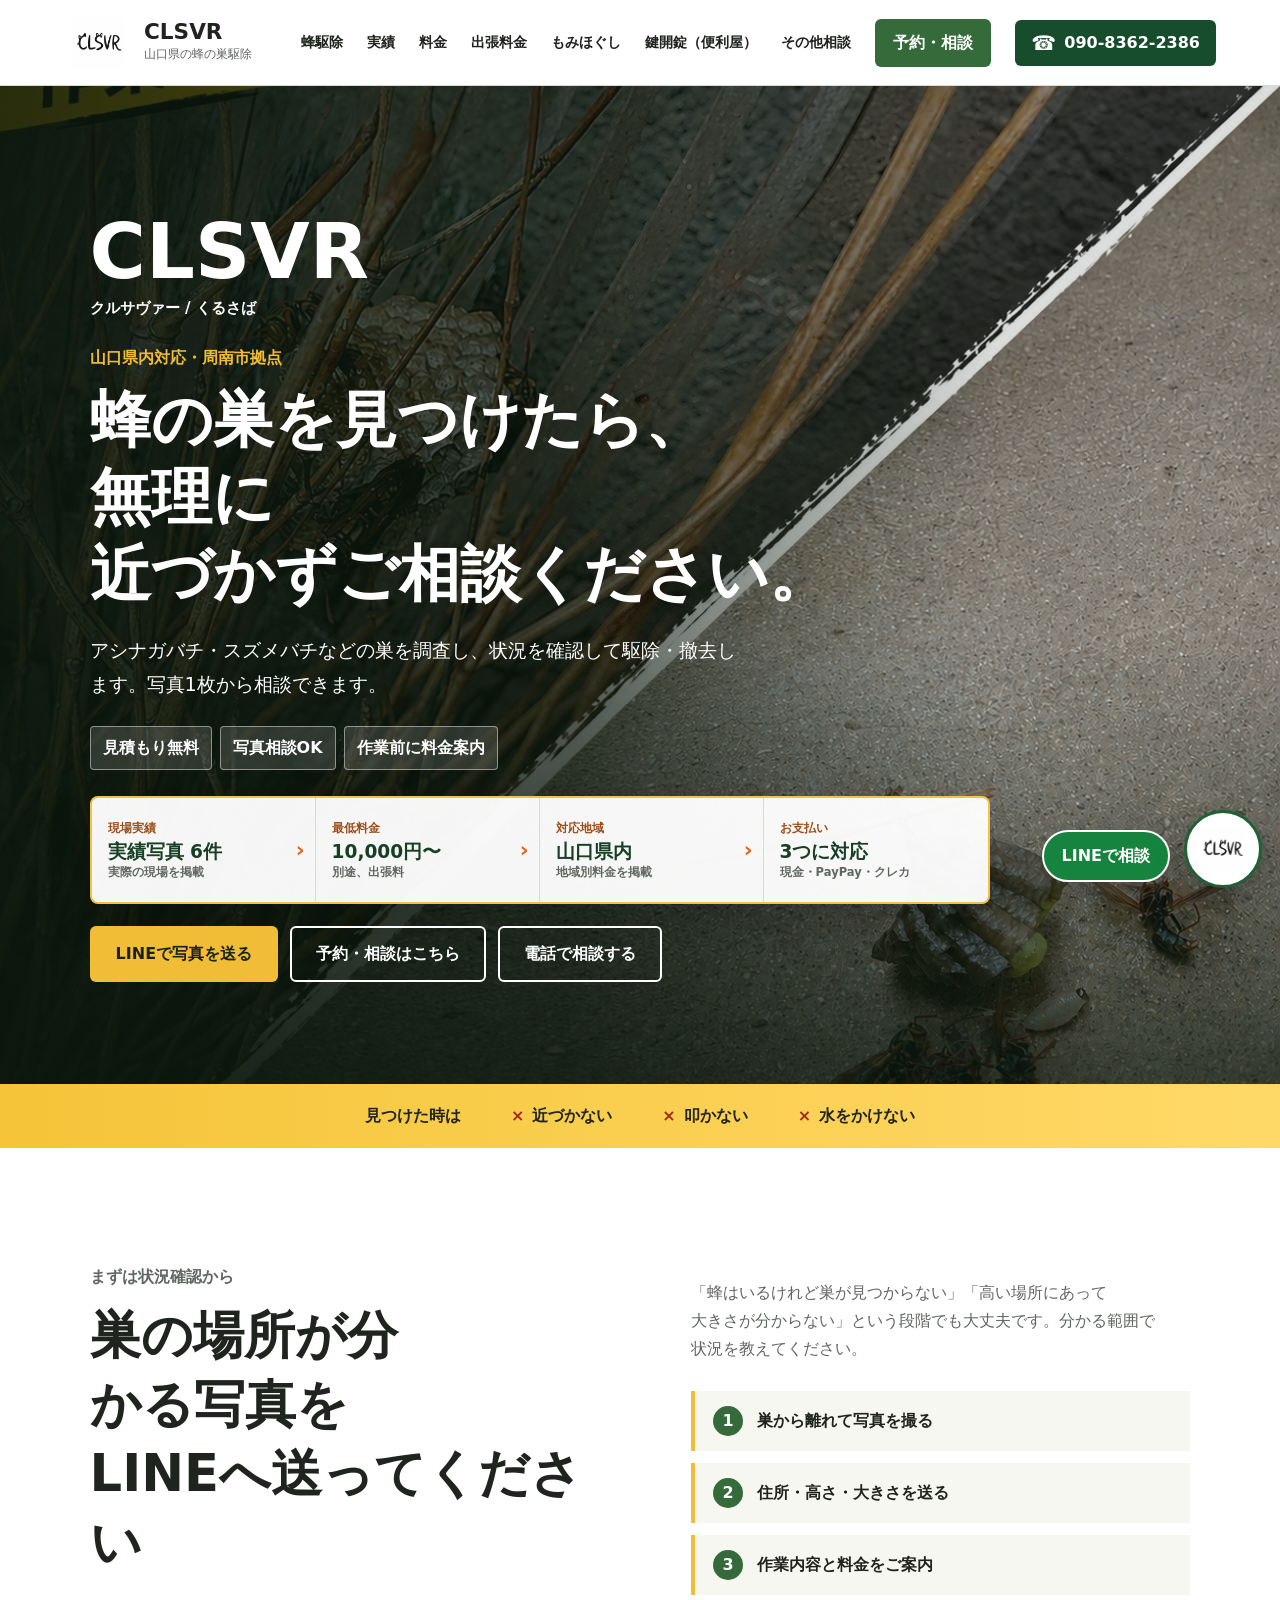
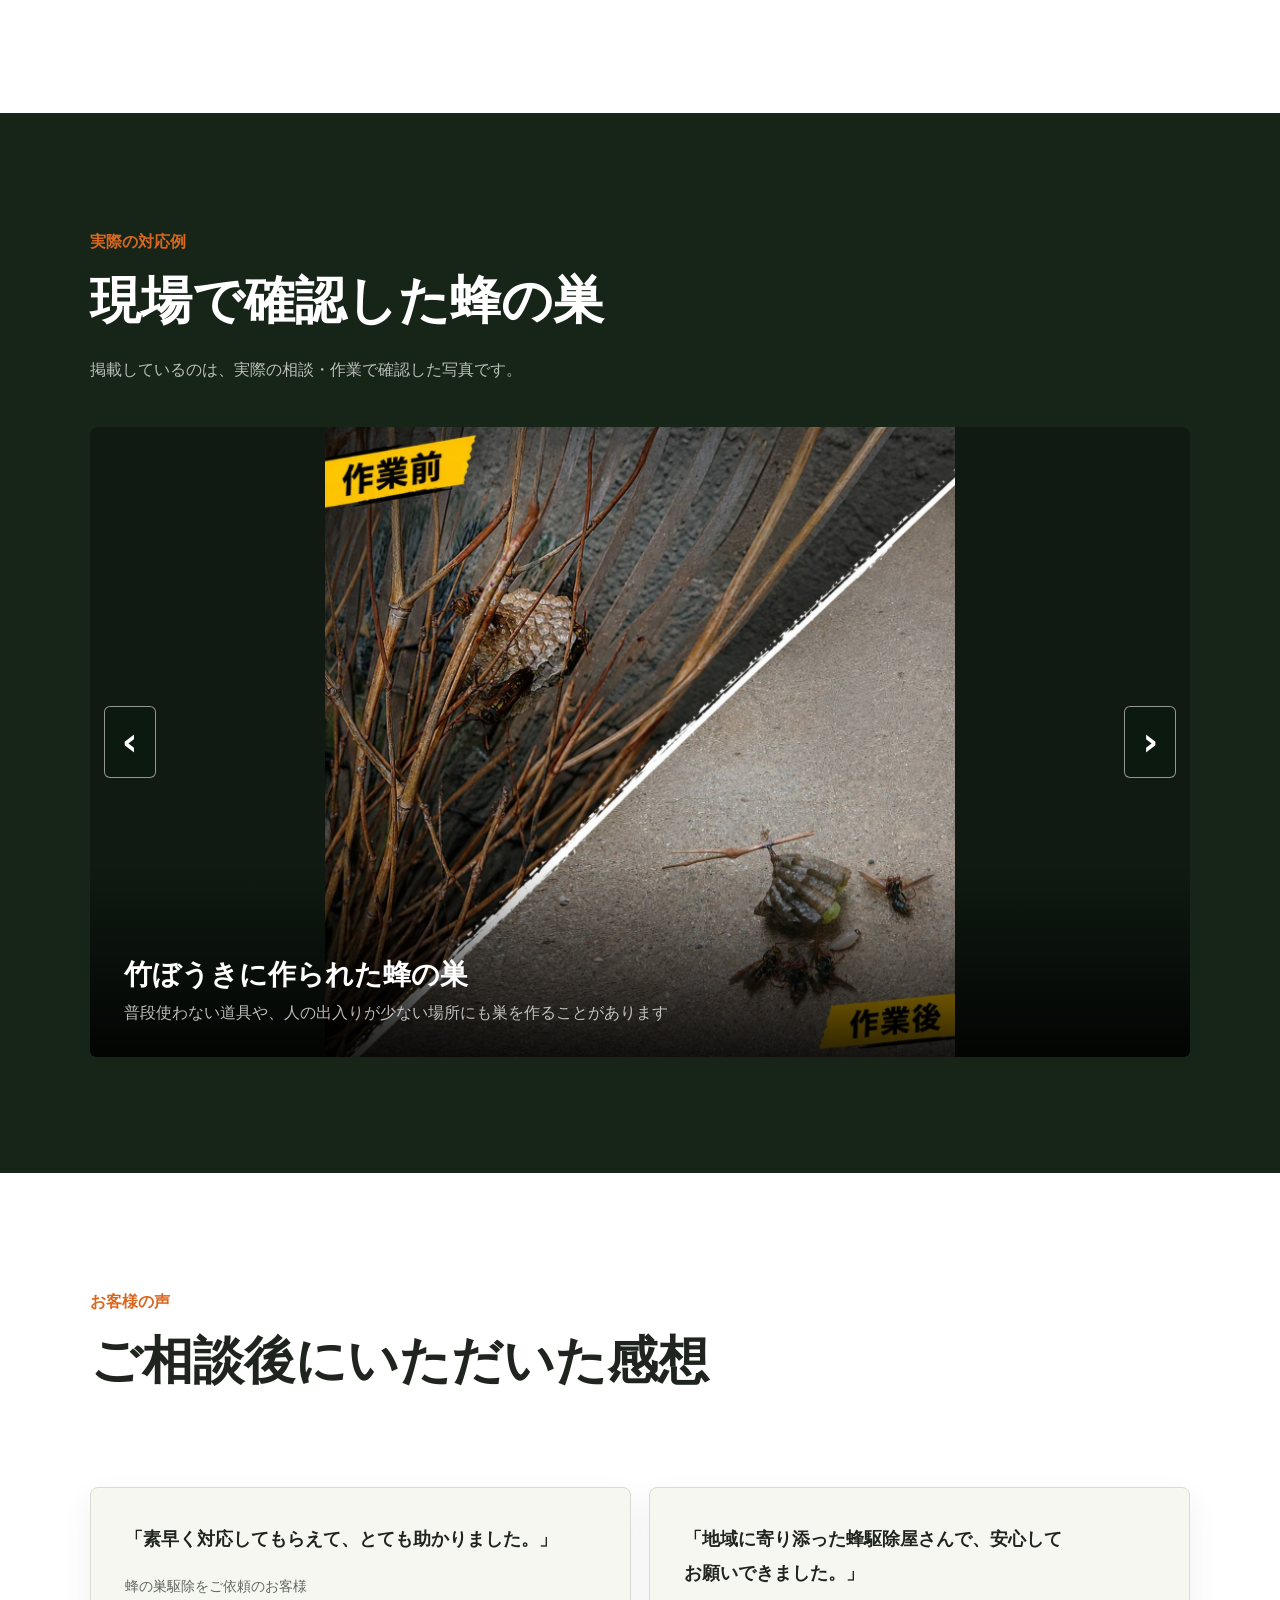
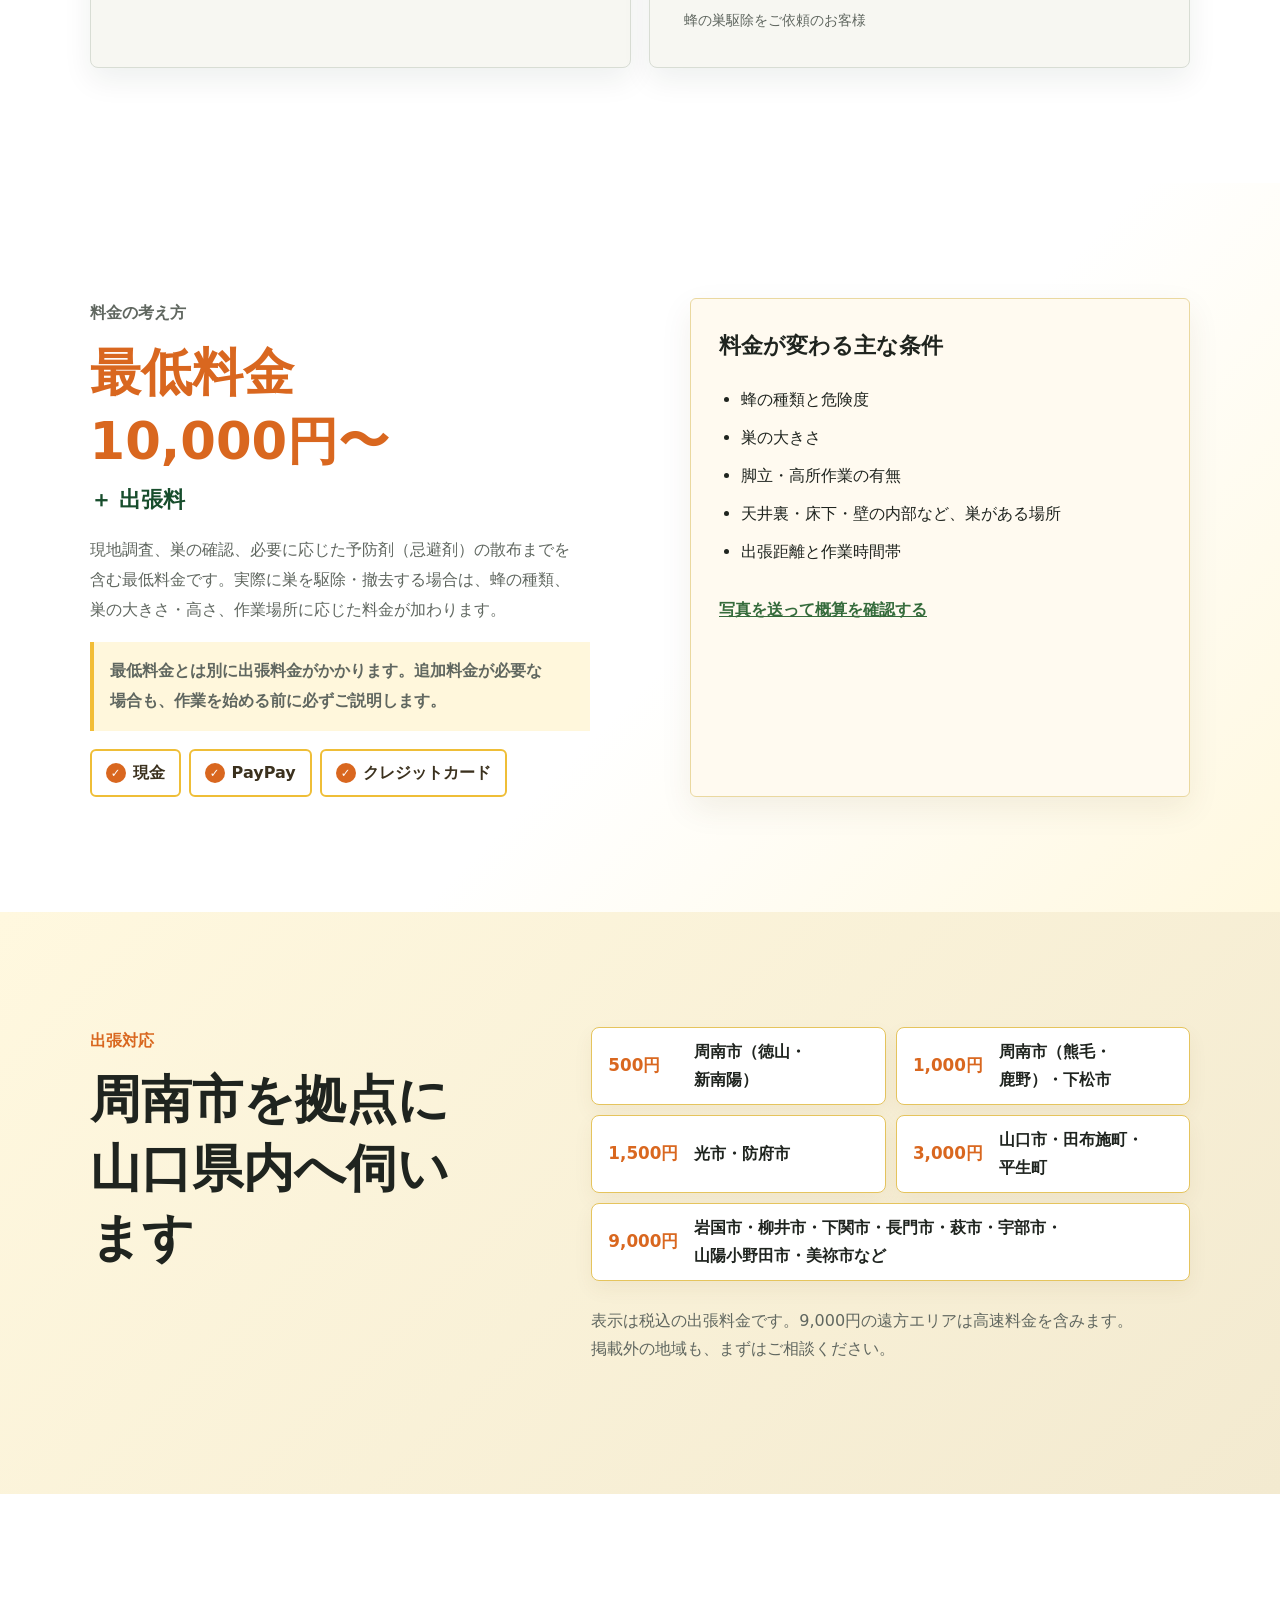
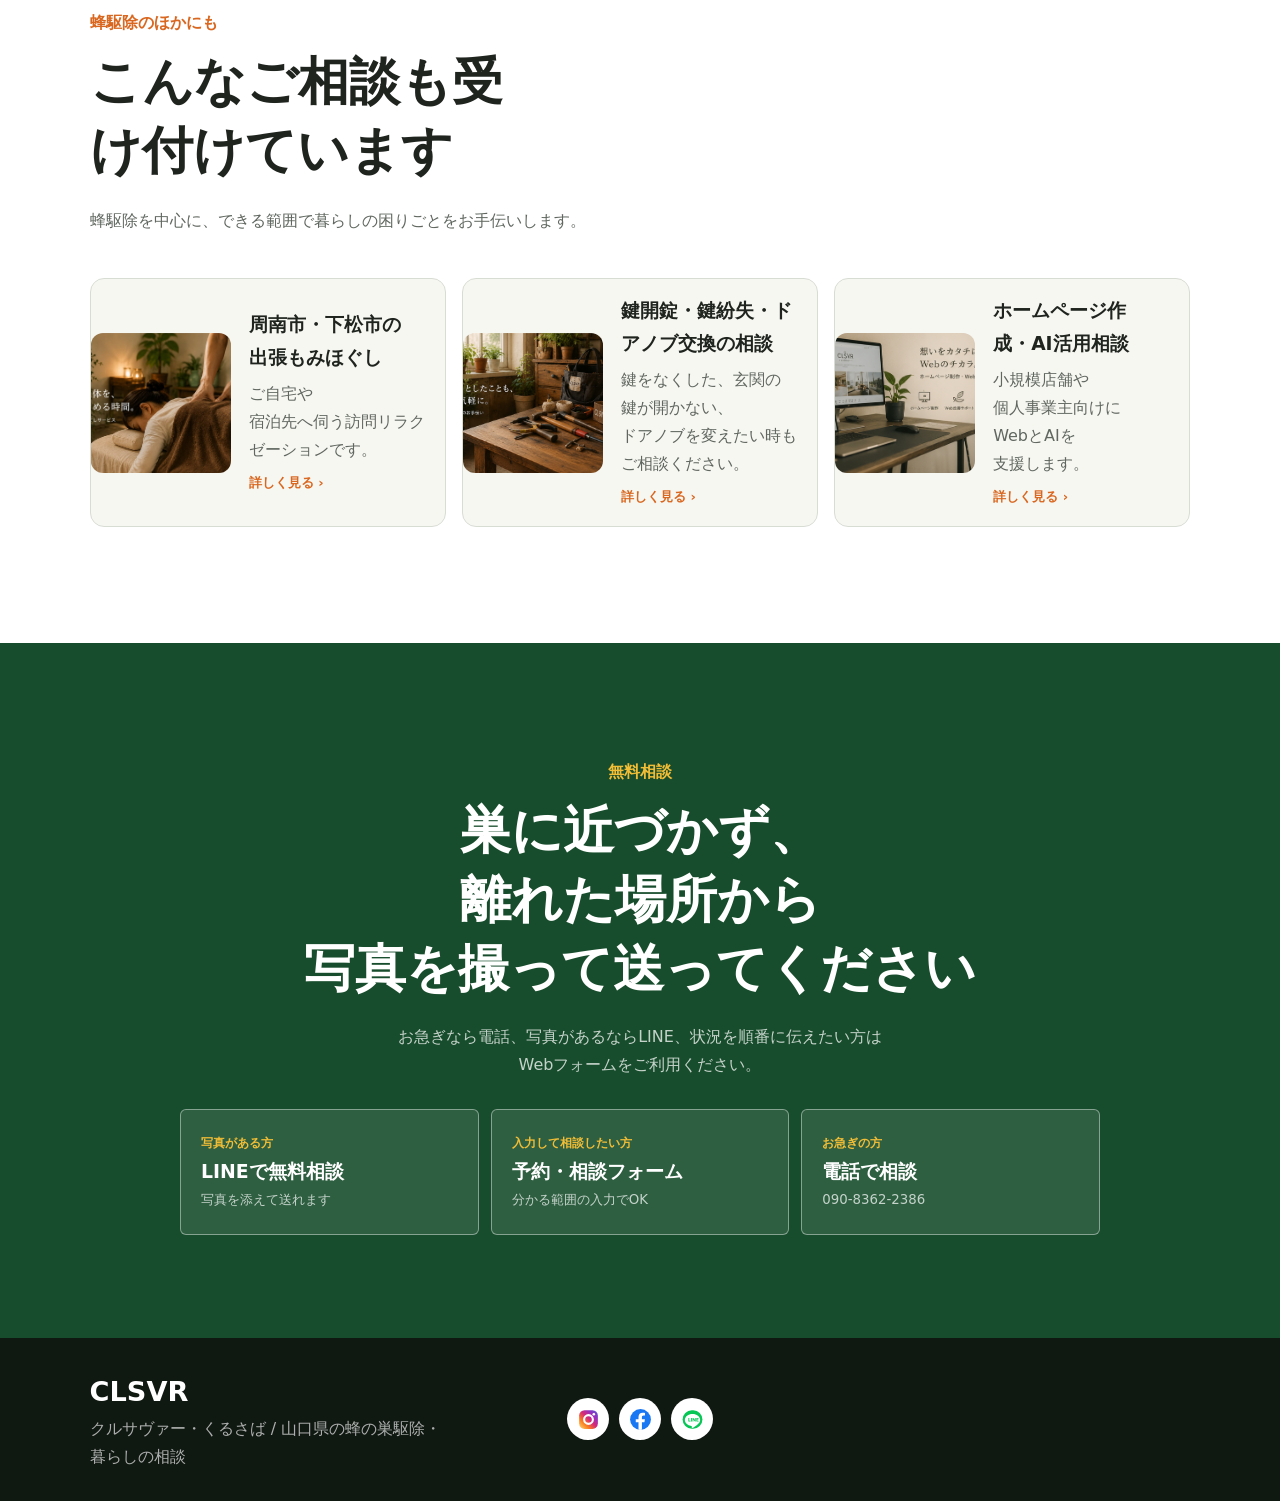
==== index.html @ 71999bf6 "Add mobile menu header" ====
<!doctype html>
<html lang="ja">
<head>
  <meta charset="utf-8">
  <meta name="viewport" content="width=device-width, initial-scale=1">
  <meta name="description" content="CLSVR（クルサヴァー・くるさば）は山口県周南市を拠点に、蜂駆除・蜂の巣の調査、駆除、撤去に出張対応します。アシナガバチ・スズメバチなど、巣の写真から無料相談できます。">
  <meta name="robots" content="index, follow">
  <link rel="canonical" href="https://clsvr-homepage.vercel.app/">
  <meta property="og:type" content="website">
  <meta property="og:locale" content="ja_JP">
  <meta property="og:site_name" content="CLSVR（クルサヴァー）">
  <meta property="og:title" content="山口県の蜂駆除・蜂の巣駆除｜CLSVR（クルサヴァー）">
  <meta property="og:description" content="周南市を拠点に山口県内へ出張。蜂の巣の調査・駆除・撤去は、巣に近づかず写真を送ってご相談ください。">
  <meta property="og:url" content="https://clsvr-homepage.vercel.app/">
  <meta property="og:image" content="https://clsvr-homepage.vercel.app/public/images/works/wasp/wasp-before-after-01.jpg">
  <meta property="og:image:alt" content="CLSVRが山口県内で対応した蜂の巣駆除の作業例">
  <meta property="og:image:width" content="1280">
  <meta property="og:image:height" content="1280">
  <meta name="twitter:card" content="summary_large_image">
  <meta name="twitter:title" content="山口県の蜂駆除・蜂の巣駆除｜CLSVR（クルサヴァー）">
  <meta name="twitter:description" content="周南市を拠点に山口県内へ出張。蜂の巣の調査・駆除・撤去は、写真から無料相談できます。">
  <meta name="twitter:image" content="https://clsvr-homepage.vercel.app/public/images/works/wasp/wasp-before-after-01.jpg">
  <meta name="twitter:image:alt" content="CLSVRが山口県内で対応した蜂の巣駆除の作業例">
  <title>CLSVR（クルサヴァー）｜山口県の蜂駆除・蜂の巣駆除</title>
  <script type="application/ld+json">
  {
    "@context": "https://schema.org",
    "@graph": [
      {
        "@type": "WebSite",
        "@id": "https://clsvr-homepage.vercel.app/#website",
        "url": "https://clsvr-homepage.vercel.app/",
        "name": "CLSVR",
        "alternateName": ["クルサヴァー", "クルサバー", "くるさば", "くるさヴァー", "clsvr-homepage.vercel.app"],
        "inLanguage": "ja"
      },
      {
        "@type": "WebPage",
        "@id": "https://clsvr-homepage.vercel.app/#webpage",
        "url": "https://clsvr-homepage.vercel.app/",
        "name": "CLSVR（クルサヴァー）｜山口県の蜂駆除・蜂の巣駆除",
        "description": "CLSVR（クルサヴァー・くるさば）は山口県周南市を拠点に、蜂駆除・蜂の巣の調査、駆除、撤去に出張対応するサービスです。",
        "isPartOf": {"@id": "https://clsvr-homepage.vercel.app/#website"},
        "about": {"@id": "https://clsvr-homepage.vercel.app/#business"},
        "primaryImageOfPage": "https://clsvr-homepage.vercel.app/public/images/works/wasp/wasp-before-after-01.jpg",
        "inLanguage": "ja"
      },
      {
        "@type": "LocalBusiness",
        "@id": "https://clsvr-homepage.vercel.app/#business",
        "name": "CLSVR",
        "alternateName": ["クルサヴァー", "クルサバー", "くるさば", "くるさヴァー"],
        "url": "https://clsvr-homepage.vercel.app/",
        "logo": "https://clsvr-homepage.vercel.app/logo-black.webp",
        "image": "https://clsvr-homepage.vercel.app/public/images/works/wasp/wasp-before-after-01.jpg",
        "description": "CLSVR（クルサヴァー・くるさば）は山口県周南市を拠点に、蜂駆除、蜂の巣の調査・駆除・撤去を行う出張サービスです。",
        "telephone": "+81-90-8362-2386",
        "paymentAccepted": "現金, PayPay, クレジットカード",
        "contactPoint": {
          "@type": "ContactPoint",
          "telephone": "+81-90-8362-2386",
          "contactType": "customer service",
          "areaServed": "JP-35",
          "availableLanguage": "Japanese"
        },
        "priceRange": "10,000円から（出張料・追加作業料は別途）",
        "address": {
          "@type": "PostalAddress",
          "addressLocality": "周南市",
          "addressRegion": "山口県",
          "addressCountry": "JP"
        },
        "areaServed": [
          {"@type": "AdministrativeArea", "name": "山口県"},
          {"@type": "City", "name": "周南市"},
          {"@type": "City", "name": "下松市"},
          {"@type": "City", "name": "光市"},
          {"@type": "City", "name": "防府市"},
          {"@type": "City", "name": "山口市"},
          {"@type": "City", "name": "岩国市"},
          {"@type": "City", "name": "柳井市"},
          {"@type": "City", "name": "下関市"},
          {"@type": "City", "name": "長門市"},
          {"@type": "City", "name": "萩市"},
          {"@type": "City", "name": "宇部市"},
          {"@type": "City", "name": "山陽小野田市"},
          {"@type": "City", "name": "美祢市"},
          {"@type": "AdministrativeArea", "name": "田布施町"},
          {"@type": "AdministrativeArea", "name": "平生町"}
        ],
        "sameAs": [
          "https://www.instagram.com/MURAOKA184/",
          "https://www.facebook.com/share/17HUpYhaP9/"
        ],
        "makesOffer": {
          "@type": "Offer",
          "priceSpecification": {
            "@type": "PriceSpecification",
            "minPrice": 10000,
            "priceCurrency": "JPY"
          },
          "itemOffered": {
            "@type": "Service",
            "@id": "https://clsvr-homepage.vercel.app/#wasp-removal",
            "name": "蜂駆除・蜂の巣駆除",
            "alternateName": "ハチ駆除",
            "serviceType": "蜂の巣の調査・駆除・撤去",
            "provider": {"@id": "https://clsvr-homepage.vercel.app/#business"},
            "areaServed": {"@type": "AdministrativeArea", "name": "山口県"}
          }
        }
      }
    ]
  }
  </script>
  <link rel="stylesheet" href="styles.css?v=20260821-mobile-menu">
</head>
<body>
  <header class="site-header">
    <a class="brand" href="#top" aria-label="CLSVR トップへ">
      <img src="logo-black.webp" alt="CLSVR" width="58" height="40">
      <span><strong>CLSVR</strong><small>山口県の蜂の巣駆除</small></span>
    </a>
    <nav class="service-link-nav" id="main-mobile-menu" aria-label="主要メニュー">
      <a href="#top">蜂駆除</a><a href="#cases">実績</a><a href="#price">料金</a><a href="#area">出張料金</a><a href="bodycare.html">もみほぐし</a><a href="lifestyle.html">鍵開錠（便利屋）</a><a href="digital-support.html">その他相談</a>
    </nav>
    <button class="mobile-menu-toggle" type="button" aria-controls="main-mobile-menu" aria-expanded="false" aria-label="メニューを開く"><span></span><span></span><span></span></button>
    <a class="header-line" href="reservation.html?service=wasp">予約・相談</a>
    <a class="header-phone" href="tel:09083622386" aria-label="090-8362-2386へ電話する"><span class="header-phone-icon" aria-hidden="true">☎</span><span class="header-phone-number">090-8362-2386</span><span class="header-phone-mobile">電話</span></a>
  </header>

  <main id="top">
    <section class="hero">
      <img class="hero-bg" src="public/images/works/wasp/wasp-before-after-01.jpg" alt="放置されていた竹ぼうきに作られた蜂の巣の駆除前後" width="1280" height="1280" fetchpriority="high" decoding="async">
      <div class="hero-shade"></div>
      <div class="hero-content">
        <p class="hero-brand">CLSVR <span>クルサヴァー / くるさば</span></p>
        <p class="eyebrow">山口県内対応・周南市拠点</p>
        <h1>蜂の巣を見つけたら、<br>無理に近づかずご相談ください。</h1>
        <p class="lead">アシナガバチ・スズメバチなどの巣を調査し、状況を確認して駆除・撤去します。写真1枚から相談できます。</p>
        <div class="hero-points"><span>見積もり無料</span><span>写真相談OK</span><span>作業前に料金案内</span></div>
        <div class="hero-summary" aria-label="CLSVRの蜂駆除サービス概要">
          <a href="#cases"><small>現場実績</small><strong>実績写真 6件</strong><span>実際の現場を掲載</span></a>
          <a href="#price"><small>最低料金</small><strong>10,000円〜</strong><span>別途、出張料</span></a>
          <a href="#area"><small>対応地域</small><strong>山口県内</strong><span>地域別料金を掲載</span></a>
          <div><small>お支払い</small><strong>3つに対応</strong><span>現金・PayPay・クレカ</span></div>
        </div>
        <div class="hero-actions">
          <a class="button primary" href="https://lin.ee/lGfoS76" target="_blank" rel="noopener">LINEで写真を送る</a>
          <a class="button secondary" href="reservation.html?service=wasp">予約・相談はこちら</a>
          <a class="button secondary" href="tel:09083622386">電話で相談する</a>
        </div>
      </div>
    </section>

    <section class="safety-strip" aria-label="蜂の巣を見つけた時の注意">
      <strong>見つけた時は</strong><span>近づかない</span><span>叩かない</span><span>水をかけない</span>
    </section>

    <section class="section intro">
      <div>
        <p class="section-label">まずは状況確認から</p>
        <h2>巣の場所が分かる写真を<br>LINEへ送ってください</h2>
      </div>
      <div>
        <p>「蜂はいるけれど巣が見つからない」「高い場所にあって大きさが分からない」という段階でも大丈夫です。分かる範囲で状況を教えてください。</p>
        <ol class="flow-list"><li><b>1</b>巣から離れて写真を撮る</li><li><b>2</b>住所・高さ・大きさを送る</li><li><b>3</b>作業内容と料金をご案内</li></ol>
      </div>
    </section>

    <section id="cases" class="section cases">
      <div class="section-heading"><p class="section-label">実際の対応例</p><h2>現場で確認した蜂の巣</h2><p>掲載しているのは、実際の相談・作業で確認した写真です。</p></div>
      <p class="case-swipe-hint"><span aria-hidden="true">←</span> 横にスライドしてご覧ください <span aria-hidden="true">→</span></p>
      <div class="case-grid">
        <figure class="case-feature"><img src="public/images/works/wasp/wasp-before-after-01.jpg" alt="放置されていた竹ぼうきに作られた蜂の巣の作業前後" width="1280" height="1280" loading="lazy" decoding="async"><figcaption><strong>竹ぼうきに作られた蜂の巣</strong><span>普段使わない道具や、人の出入りが少ない場所にも巣を作ることがあります</span></figcaption></figure>
        <figure><img src="public/images/works/wasp/nest-under-eaves-01.jpg" alt="軒下にできた蜂の巣" width="960" height="1280"><figcaption><strong>軒下</strong><span>見上げないと気づきにくい場所</span></figcaption></figure>
        <figure><img src="public/images/works/wasp/nest-in-vent-01.jpg" alt="換気口の中にできた蜂の巣" width="960" height="1280"><figcaption><strong>換気口</strong><span>建物のすき間も確認します</span></figcaption></figure>
        <figure><img src="public/images/works/wasp/removed-nest-larvae-01.jpg" alt="撤去した蜂の巣" width="960" height="1280"><figcaption><strong>撤去した巣</strong><span>内部の状態まで確認</span></figcaption></figure>
        <figure><img src="public/images/works/wasp/hornet-closeup-01.jpg" alt="現場で確認したオオスズメバチ" width="960" height="1280"><figcaption><strong>オオスズメバチ</strong><span>大型で危険性が高いため、見つけても近づかないでください</span></figcaption></figure>
        <figure><img src="public/images/works/wasp/nest-under-eaves-large-enhanced.jpg" alt="木造の軒下で確認した大きな蜂の巣" width="1087" height="1447"><figcaption><strong>軒下の大きな蜂の巣</strong><span>高い軒下で大きく育っていた巣を現場で確認しました</span></figcaption></figure>
        <button class="case-arrow case-arrow-prev" type="button" aria-label="前の写真を見る" title="前の写真">‹</button>
        <button class="case-arrow case-arrow-next" type="button" aria-label="次の写真を見る" title="次の写真">›</button>
      </div>
    </section>

    <section class="section customer-voices">
      <div class="section-heading"><p class="section-label">お客様の声</p><h2>ご相談後にいただいた感想</h2><p>実際にいただいたお声を、個人が特定されないよう短く要約しています。</p></div>
      <div class="voice-grid">
        <article class="voice-card"><p>「素早く対応してもらえて、とても助かりました。」</p><span>蜂の巣駆除をご依頼のお客様</span></article>
        <article class="voice-card"><p>「地域に寄り添った蜂駆除屋さんで、安心してお願いできました。」</p><span>蜂の巣駆除をご依頼のお客様</span></article>
      </div>
    </section>

    <section id="price" class="section price-section">
      <div class="price-copy"><p class="section-label">料金の考え方</p><h2>最低料金 10,000円〜<span class="price-plus">＋ 出張料</span></h2><p>現地調査、巣の確認、必要に応じた予防剤（忌避剤）の散布までを含む最低料金です。実際に巣を駆除・撤去する場合は、蜂の種類、巣の大きさ・高さ、作業場所に応じた料金が加わります。</p><p class="price-note">最低料金とは別に出張料金がかかります。追加料金が必要な場合も、作業を始める前に必ずご説明します。</p><div class="payment-methods" aria-label="対応している支払い方法"><span>現金</span><span>PayPay</span><span>クレジットカード</span></div></div>
      <div class="price-factors"><h3>料金が変わる主な条件</h3><ul><li>蜂の種類と危険度</li><li>巣の大きさ</li><li>脚立・高所作業の有無</li><li>天井裏・床下・壁の内部など、巣がある場所</li><li>出張距離と作業時間帯</li></ul><a class="text-link" href="https://lin.ee/lGfoS76" target="_blank" rel="noopener">写真を送って概算を確認する</a></div>
    </section>

    <section id="area" class="section area-section">
      <div><p class="section-label">出張対応</p><h2>周南市を拠点に<br>山口県内へ伺います</h2></div>
      <div class="area-list">
        <span><strong>500円</strong>周南市（徳山・新南陽）</span>
        <span><strong>1,000円</strong>周南市（熊毛・鹿野）・下松市</span>
        <span><strong>1,500円</strong>光市・防府市</span>
        <span><strong>3,000円</strong>山口市・田布施町・平生町</span>
        <span><strong>9,000円</strong>岩国市・柳井市・下関市・長門市・萩市・宇部市・山陽小野田市・美祢市など</span>
        <p>表示は税込の出張料金です。9,000円の遠方エリアは高速料金を含みます。掲載外の地域も、まずはご相談ください。</p>
      </div>
    </section>

    <section class="section other-services">
      <div class="section-heading"><p class="section-label">蜂駆除のほかにも</p><h2>こんなご相談も受け付けています</h2><p>蜂駆除を中心に、できる範囲で暮らしの困りごとをお手伝いします。</p></div>
      <div class="other-grid">
        <a class="service-card" href="bodycare.html"><img src="public/images/services/massage.jpg" alt="周南市・下松市周辺の出張もみほぐし" width="1792" height="1024"><div><h3>周南市・下松市の出張もみほぐし</h3><p>ご自宅や宿泊先へ伺う訪問リラクゼーションです。</p><span>詳しく見る ›</span></div></a>
        <a class="service-card" href="lifestyle.html"><img src="public/images/services/lifestyle-tools.jpg" alt="鍵開錠・鍵紛失・ドアノブ交換など暮らしの相談" width="1792" height="1024"><div><h3>鍵開錠・鍵紛失・ドアノブ交換の相談</h3><p>鍵をなくした、玄関の鍵が開かない、ドアノブを変えたい時もご相談ください。</p><span>詳しく見る ›</span></div></a>
        <a class="service-card" href="digital-support.html"><img src="public/images/services/web-support.png" alt="ホームページ作成やAI活用などの相談" width="1792" height="1024"><div><h3>ホームページ作成・AI活用相談</h3><p>小規模店舗や個人事業主向けにWebとAIを支援します。</p><span>詳しく見る ›</span></div></a>
      </div>
    </section>

    <section class="section contact-section">
      <p class="section-label">無料相談</p><h2><span class="heading-line">巣に近づかず、</span><span class="heading-line">離れた場所から</span><span class="heading-line">写真を撮って送ってください</span></h2><p>お急ぎなら電話、写真があるならLINE、状況を順番に伝えたい方はWebフォームをご利用ください。</p>
      <div class="contact-route-grid">
        <a href="https://lin.ee/lGfoS76" target="_blank" rel="noopener"><span>写真がある方</span><strong>LINEで無料相談</strong><small>写真を添えて送れます</small></a>
        <a href="reservation.html?service=wasp"><span>入力して相談したい方</span><strong>予約・相談フォーム</strong><small>分かる範囲の入力でOK</small></a>
        <a href="tel:09083622386"><span>お急ぎの方</span><strong>電話で相談</strong><small>090-8362-2386</small></a>
      </div>
    </section>
  </main>

  <footer class="footer"><div><strong>CLSVR</strong><p>クルサヴァー・くるさば / 山口県の蜂の巣駆除・暮らしの相談</p></div><div class="footer-links"><a href="https://www.instagram.com/MURAOKA184/" target="_blank" rel="noopener"><img src="public/images/icons/instagram.svg" alt="Instagram"></a><a href="https://www.facebook.com/share/17HUpYhaP9/" target="_blank" rel="noopener"><img src="public/images/icons/facebook.svg" alt="Facebook"></a><a href="https://lin.ee/lGfoS76" target="_blank" rel="noopener"><img src="public/images/icons/line.svg" alt="LINE"></a></div></footer>
  <script src="script.js?v=20260821-images"></script>
  <script src="mobile-menu.js?v=20260821-mobile-menu"></script>
  <link rel="stylesheet" href="fortune-widget.css">
  <script src="fortune-widget.js"></script>
  <nav class="mobile-cta-bar" aria-label="スマホ固定お問い合わせ">
    <a class="mobile-cta-phone" href="tel:09083622386">電話</a>
    <a class="mobile-cta-line" href="https://lin.ee/lGfoS76" target="_blank" rel="noopener">LINE</a>
    <a class="mobile-cta-reserve" href="reservation.html?service=wasp">予約</a>
  </nav>
</body>
</html>
---- styles.css ----
:root{--ink:#1f241f;--muted:#606760;--green:#356b3b;--green-dark:#174d2c;--lime:#dfe9d2;--yellow:#f2bd36;--orange:#d9671f;--paper:#f7f7f2;--white:#fff;--line:#d8ddd4;--shadow:0 16px 40px rgba(16,42,25,.12)}
*{box-sizing:border-box}html{scroll-behavior:smooth}body{margin:0;color:var(--ink);background:var(--paper);font-family:"Yu Gothic","Hiragino Kaku Gothic ProN",Meiryo,system-ui,sans-serif;line-height:1.75}img{display:block;max-width:100%}a{color:inherit;text-decoration:none}.site-header{position:sticky;top:0;z-index:20;display:flex;align-items:center;gap:24px;min-height:72px;padding:10px clamp(18px,5vw,72px);background:rgba(255,255,255,.96);border-bottom:1px solid var(--line);backdrop-filter:blur(12px)}.brand{display:flex;align-items:center;gap:10px;margin-right:auto}.brand img{width:52px;height:38px;object-fit:contain}.brand strong{display:block;font-size:1.22rem;line-height:1.1}.brand small{display:block;color:var(--muted);font-size:.72rem}.site-header nav{display:flex;gap:24px;font-weight:700;font-size:.9rem}.site-header nav a:hover{color:var(--green)}.header-line{padding:10px 18px;color:#fff;background:var(--green);border-radius:6px;font-weight:800}.hero{position:relative;display:flex;align-items:flex-end;min-height:min(820px,calc(100vh - 72px));overflow:hidden;background:#1f2d21}.hero-bg,.hero-shade{position:absolute;inset:0;width:100%;height:100%}.hero-bg{object-fit:cover;object-position:center 42%}.hero-shade{background:linear-gradient(90deg,rgba(11,24,14,.88) 0%,rgba(11,24,14,.68) 45%,rgba(11,24,14,.14) 78%),linear-gradient(0deg,rgba(11,24,14,.65),transparent 45%)}.hero-content{position:relative;z-index:1;width:min(760px,90%);margin-left:clamp(18px,7vw,110px);padding:clamp(72px,10vw,140px) 0 clamp(68px,8vw,110px);color:#fff}.hero-brand{margin:0 0 28px;font-size:clamp(2.5rem,6vw,5.5rem);font-weight:900;line-height:1;letter-spacing:0}.hero-brand span{display:block;margin-top:10px;font-size:.95rem;font-weight:700}.eyebrow,.section-label{margin:0 0 10px;color:var(--yellow);font-weight:800}.hero h1{margin:0 0 22px;font-size:clamp(2.1rem,4.8vw,4.5rem);line-height:1.25;letter-spacing:0}.lead{max-width:650px;margin:0 0 24px;font-size:clamp(1rem,1.5vw,1.2rem)}.hero-points{display:flex;flex-wrap:wrap;gap:8px;margin-bottom:26px}.hero-points span{padding:7px 12px;background:rgba(255,255,255,.14);border:1px solid rgba(255,255,255,.45);border-radius:4px;font-weight:800}.hero-actions,.contact-actions{display:flex;flex-wrap:wrap;gap:12px}.button{display:inline-flex;align-items:center;justify-content:center;min-height:52px;padding:12px 24px;border:2px solid transparent;border-radius:6px;font-weight:900}.button.primary{color:#172316;background:var(--yellow)}.button.secondary{color:inherit;background:#fff;border-color:var(--line)}.hero .button.secondary{color:#fff;background:transparent;border-color:#fff}.safety-strip{display:flex;align-items:center;justify-content:center;gap:clamp(12px,4vw,50px);padding:18px;background:var(--yellow);font-weight:900}.safety-strip span::before{content:"×";margin-right:8px;color:#a12817}.section{padding:clamp(70px,9vw,130px) clamp(18px,7vw,110px)}.section h2{margin:0 0 20px;font-size:clamp(2rem,4vw,3.6rem);line-height:1.35}.section-label{color:var(--orange);letter-spacing:0}.intro{display:grid;grid-template-columns:1fr 1fr;gap:clamp(40px,8vw,110px);background:#fff}.intro p{color:var(--muted)}.flow-list{display:grid;gap:12px;margin:28px 0 0;padding:0;list-style:none}.flow-list li{display:flex;align-items:center;gap:14px;padding:15px 18px;background:var(--paper);border-left:4px solid var(--yellow);font-weight:800}.flow-list b{display:grid;place-items:center;width:30px;height:30px;color:#fff;background:var(--green);border-radius:50%}.cases{background:#172519;color:#fff}.section-heading{max-width:760px;margin-bottom:42px}.section-heading>p:last-child{color:rgba(255,255,255,.7)}.other-services .section-heading>p:last-child{color:var(--muted)}.case-grid{display:grid;grid-template-columns:repeat(4,1fr);gap:16px}.case-grid figure{position:relative;margin:0;min-height:330px;overflow:hidden;background:#253428;border-radius:6px}.case-grid .case-feature{grid-column:span 2;grid-row:span 2;min-height:676px}.case-grid img{width:100%;height:100%;object-fit:cover}.case-grid figcaption{position:absolute;inset:auto 0 0;padding:48px 18px 18px;background:linear-gradient(transparent,rgba(0,0,0,.84))}.case-grid figcaption strong,.case-grid figcaption span{display:block}.case-grid figcaption strong{font-size:1.2rem}.case-grid figcaption span{color:rgba(255,255,255,.72);font-size:.9rem}.price-section{display:grid;grid-template-columns:1fr 1fr;gap:clamp(36px,8vw,100px);background:#fff}.price-section h2{color:var(--orange)}.price-copy>p{color:var(--muted)}.price-note{padding:14px 16px;border-left:4px solid var(--yellow);background:#fff7dc;font-weight:800}.price-factors{padding:28px;background:var(--paper);border:1px solid var(--line);border-radius:6px}.price-factors h3{margin-top:0;font-size:1.35rem}.price-factors ul{display:grid;gap:10px;padding-left:22px}.text-link{display:inline-block;margin-top:14px;color:var(--green);font-weight:900;text-decoration:underline}.area-section{display:grid;grid-template-columns:.8fr 1.2fr;gap:clamp(40px,8vw,110px);background:#e9efe4}.area-list{display:flex;flex-wrap:wrap;align-content:flex-start;gap:10px}.area-list span{padding:10px 16px;background:#fff;border:1px solid #c9d7c4;border-radius:4px;font-weight:800}.area-list p{flex-basis:100%;color:var(--muted)}.other-services{background:#fff}.other-grid{display:grid;grid-template-columns:repeat(3,1fr);gap:18px}.other-grid article{overflow:hidden;border:1px solid var(--line);border-radius:6px;background:var(--paper)}.other-grid img{width:100%;aspect-ratio:16/9;object-fit:cover}.other-grid div{padding:20px}.other-grid h3{margin:0 0 6px}.other-grid p{margin:0;color:var(--muted)}.contact-section{text-align:center;color:#fff;background:var(--green-dark)}.contact-section .section-label{color:var(--yellow)}.contact-section>p:not(.section-label){max-width:680px;margin:0 auto 28px;color:rgba(255,255,255,.75)}.contact-section .contact-actions{justify-content:center}.footer{display:flex;align-items:center;justify-content:space-between;gap:30px;padding:30px clamp(18px,7vw,110px);color:#fff;background:#101812}.footer strong{font-size:1.7rem}.footer p{margin:0;color:rgba(255,255,255,.65)}.footer-links{display:flex;gap:10px}.footer-links a{display:grid;place-items:center;width:42px;height:42px;background:#fff;border-radius:50%}.footer-links img{width:25px;height:25px}.floating-line{position:fixed;right:18px;bottom:18px;z-index:30;padding:13px 20px;color:#fff;background:#16843e;border:2px solid #fff;border-radius:999px;box-shadow:var(--shadow);font-weight:900}
@media(max-width:900px){.site-header nav{display:none}.hero{min-height:730px}.hero-bg{object-position:34% center}.hero-shade{background:linear-gradient(0deg,rgba(11,24,14,.9) 0%,rgba(11,24,14,.56) 68%,rgba(11,24,14,.18))}.hero-content{align-self:flex-end;width:auto;margin:0;padding:190px 20px 46px}.hero-brand{font-size:3rem}.hero h1{font-size:clamp(2rem,8.5vw,3.1rem)}.intro,.price-section,.area-section{grid-template-columns:1fr}.case-grid{grid-template-columns:repeat(2,1fr)}.case-grid .case-feature{grid-column:span 2;min-height:520px}.other-grid{grid-template-columns:1fr}.section{padding:72px 20px}}
@media(max-width:560px){.site-header{gap:10px;min-height:64px;padding:8px 12px}.brand img{width:44px}.brand strong{font-size:1rem}.brand small{font-size:.65rem}.header-line{padding:9px 12px;font-size:.82rem}.hero{min-height:calc(100svh - 64px)}.hero-bg{object-position:28% center}.hero-content{padding:170px 18px 40px}.hero-brand{margin-bottom:18px;font-size:2.4rem}.hero h1{font-size:2.05rem}.hero h1 br{display:none}.lead{font-size:.95rem}.hero-actions{display:grid}.button{width:100%}.safety-strip{display:grid;grid-template-columns:1fr 1fr;gap:8px;padding:14px 18px;font-size:.88rem}.safety-strip strong{grid-column:span 2}.section h2{font-size:2rem}.case-grid{grid-template-columns:1fr}.case-grid .case-feature{grid-column:auto;grid-row:auto;min-height:440px}.case-grid figure{min-height:400px}.footer{align-items:flex-start;flex-direction:column}.floating-line{right:12px;bottom:12px;font-size:.86rem}}
@media(prefers-reduced-motion:reduce){html{scroll-behavior:auto}}

/* Interactive CLSVR cat and square secondary-service images. */
.other-grid img{aspect-ratio:1/1;object-fit:cover}
.floating-line{right:90px}
.cat-logo-button{position:fixed;right:18px;bottom:14px;z-index:31;display:grid;place-items:center;width:62px;height:62px;padding:7px;background:#fff;border:2px solid var(--green);border-radius:50%;box-shadow:var(--shadow);cursor:pointer;transition:transform .2s ease}
.cat-logo-button:hover,.cat-logo-button:focus-visible{transform:translateY(-3px)}
.cat-logo-button.is-tapped{animation:cat-tap .52s ease}
.cat-logo-button img{width:100%;height:100%;object-fit:contain}
.cat-staff-bubble{position:fixed;right:18px;bottom:88px;z-index:32;max-width:min(270px,calc(100vw - 36px));padding:12px 15px;color:var(--ink);background:#fff;border:2px solid var(--green);border-radius:8px;box-shadow:var(--shadow);font-weight:800;line-height:1.5;opacity:0;pointer-events:none;transform:translateY(8px);transition:opacity .2s ease,transform .2s ease}
.cat-staff-bubble::after{content:"";position:absolute;right:22px;bottom:-9px;width:14px;height:14px;background:#fff;border-right:2px solid var(--green);border-bottom:2px solid var(--green);transform:rotate(45deg)}
.cat-staff-bubble.is-visible{opacity:1;transform:translateY(0)}
.logo-switching .js-secret-logo{opacity:.35;transform:scale(.9)}
.js-secret-logo{transition:opacity .2s ease,transform .25s ease}
@keyframes cat-tap{0%,100%{transform:scale(1)}45%{transform:scale(.86) rotate(-6deg)}70%{transform:scale(1.08) rotate(4deg)}}
@media(max-width:560px){.floating-line{right:78px;padding:11px 14px;font-size:.78rem}.cat-logo-button{right:10px;bottom:9px;width:58px;height:58px}.cat-staff-bubble{right:10px;bottom:78px}.other-grid img{aspect-ratio:1/1}}

/* Compact supporting services, explicit travel fees, and footer alignment. */
.other-grid{grid-template-columns:repeat(3,minmax(0,1fr));gap:16px}
.other-grid article{display:grid;grid-template-columns:140px minmax(0,1fr);align-items:center;min-height:140px;overflow:hidden;border-radius:14px}
.other-grid img{width:140px;height:140px;aspect-ratio:1/1;border-radius:12px;object-fit:cover}
.other-grid div{padding:16px 18px}
.area-list{display:grid;grid-template-columns:repeat(2,minmax(0,1fr));align-content:start}
.area-list span{display:flex;align-items:center;gap:12px;min-height:58px;border-radius:8px}
.area-list span strong{flex:0 0 auto;min-width:74px;color:var(--orange);font-size:1.05rem}
.area-list span:nth-of-type(5){grid-column:1/-1}
.area-list p{grid-column:1/-1}
.footer{display:grid;grid-template-columns:1fr auto 1fr;align-items:center}
.footer>div:first-child{grid-column:1}
.footer-links{grid-column:2;justify-self:center}
.contact-section{padding-bottom:clamp(76px,8vw,110px)}
.contact-section>p:not(.section-label){margin-bottom:0}
.section h1,.section h2,.section h3,.lead{overflow-wrap:normal;word-break:normal;line-break:strict}
@media(max-width:1100px){.other-grid article{grid-template-columns:112px minmax(0,1fr);min-height:112px}.other-grid img{width:112px;height:112px}.other-grid div{padding:12px}.other-grid h3{font-size:1rem}.other-grid p{font-size:.84rem}}
@media(max-width:900px){.other-grid{grid-template-columns:1fr}.other-grid article{grid-template-columns:132px minmax(0,1fr);max-width:620px;min-height:132px}.other-grid img{width:132px;height:132px}.footer{grid-template-columns:1fr;text-align:center}.footer>div:first-child,.footer-links{grid-column:1;justify-self:center}.footer-links{margin-top:16px}}
@media(max-width:560px){.hero h1 br,.section h2 br{display:block}.hero h1{font-size:clamp(1.85rem,8.6vw,2.35rem);line-height:1.32}.section h2{font-size:clamp(1.75rem,8vw,2rem);line-height:1.4}.lead{font-size:.94rem;line-height:1.8}.other-grid article{grid-template-columns:104px minmax(0,1fr);min-height:104px;border-radius:12px}.other-grid img{width:104px;height:104px;border-radius:10px}.other-grid div{padding:10px 12px}.other-grid h3{font-size:.96rem;line-height:1.45}.other-grid p{font-size:.78rem;line-height:1.6}.area-list{grid-template-columns:1fr}.area-list span,.area-list span:nth-of-type(5),.area-list p{grid-column:1}.area-list span{align-items:flex-start;flex-direction:column;gap:1px;padding:12px}.footer{padding-bottom:92px}.footer-links{justify-content:center}.contact-section{padding-bottom:74px}}

/* Five-tap logo draw and temporary rare-cat prize preview. */
.floating-line{right:106px}
.cat-logo-button{right:18px;bottom:12px;width:78px;height:78px;padding:15px;overflow:hidden;border-width:3px;background:#fff}
.cat-logo-button img{width:48px;height:48px;border-radius:50%;object-fit:contain;background:#fff}
.cat-staff-bubble{right:18px;bottom:102px}
.rare-cat-overlay[hidden]{display:none}
.rare-cat-overlay{position:fixed;inset:0;z-index:100;display:grid;place-items:center;padding:20px;background:rgba(8,18,10,.88);opacity:0;transition:opacity .24s ease}
.rare-cat-overlay.is-visible{opacity:1}
.rare-cat-card{position:relative;width:min(620px,100%);padding:clamp(28px,5vw,52px);overflow:hidden;text-align:center;background:#fff;border:5px solid var(--yellow);border-radius:18px;box-shadow:0 28px 90px rgba(0,0,0,.42);transform:scale(.9);transition:transform .3s ease}
.rare-cat-overlay.is-visible .rare-cat-card{transform:scale(1)}
.rare-cat-card::before{content:"";position:absolute;inset:10px;border:2px dashed rgba(217,103,31,.45);border-radius:12px;pointer-events:none}
.rare-cat-card img{width:min(300px,72%);height:auto;margin:0 auto 14px;object-fit:contain}
.rare-cat-kicker{margin:0;color:var(--orange);font-size:1rem;font-weight:900;letter-spacing:.12em}
.rare-cat-card h2{position:relative;margin:0 0 14px;color:var(--green-dark);font-size:clamp(2rem,6vw,3.5rem);line-height:1.2}
.rare-cat-offer{position:relative;margin:0 0 14px;font-size:clamp(1rem,3vw,1.35rem);line-height:1.7}
.rare-cat-offer strong{display:inline-block;color:#fff;background:var(--orange);padding:5px 14px;border-radius:6px;font-size:1.35em}
.rare-cat-date,.rare-cat-note{position:relative;margin:8px 0 0;color:var(--muted);font-size:.88rem}
.rare-cat-close{position:absolute;top:14px;right:14px;z-index:2;width:40px;height:40px;padding:0;color:var(--ink);background:#fff;border:2px solid var(--line);border-radius:50%;font-size:1.6rem;line-height:1;cursor:pointer}
@media(max-width:560px){.floating-line{right:92px}.cat-logo-button{right:9px;bottom:8px;width:74px;height:74px;padding:14px}.cat-logo-button img{width:44px;height:44px}.cat-staff-bubble{right:9px;bottom:92px}.rare-cat-card{padding:34px 20px 28px}.rare-cat-card img{width:min(220px,68%)}.rare-cat-offer br{display:none}.rare-cat-date,.rare-cat-note{font-size:.76rem}}

/* Japanese phrase-aware wrapping across desktop, tablet, and mobile. */
p,li,figcaption,.area-list span{word-break:auto-phrase;line-break:strict;text-wrap:pretty}
h1,h2,h3{word-break:auto-phrase;line-break:strict;text-wrap:balance}
.heading-line{display:inline}
.heading-line:last-child{display:block}
.rare-cat-card h2{font-size:clamp(2rem,5vw,3.4rem);text-wrap:nowrap}
.rare-cat-card h2 span{white-space:nowrap}
.rare-cat-offer>span{display:block}
.rare-cat-offer strong{display:block;width:max-content;max-width:100%;margin:8px auto 0;white-space:nowrap}
.rare-cat-validity{position:relative;margin:10px 0 0;color:var(--orange);font-weight:900;font-size:.9rem}
@media(max-width:900px){.heading-line{display:block}.price-factors li{padding-right:8px}}
@media(max-width:560px){.hero h1,.section h2{max-width:100%}.rare-cat-card h2{font-size:clamp(1.65rem,7.6vw,2.25rem);line-height:1.25}.rare-cat-offer{font-size:.92rem;line-height:1.65}.rare-cat-offer strong{padding:5px 10px;font-size:1.22em}.rare-cat-validity{font-size:.78rem}.rare-cat-note{max-width:250px;margin-left:auto;margin-right:auto;text-wrap:pretty}.price-factors li{padding-right:12px}}

/* Production draw readability. */
.cat-staff-bubble{max-width:min(320px,calc(100vw - 36px));padding:15px 18px;font-size:1.05rem;line-height:1.65}
.rare-cat-date,.rare-cat-note{font-size:1rem;line-height:1.65}
.rare-cat-validity{font-size:1.02rem}
@media(max-width:560px){.cat-staff-bubble{max-width:min(300px,calc(100vw - 20px));padding:13px 15px;font-size:.94rem}.rare-cat-date,.rare-cat-note{font-size:.86rem}.rare-cat-validity{font-size:.9rem}}

/* Larger fixed header and touch-safe cat button. */
.site-header{min-height:86px;padding-top:12px;padding-bottom:12px}
.brand img{width:70px;height:52px;object-fit:contain}
.brand strong{font-size:1.35rem}
.brand small{font-size:.78rem}
.header-phone{display:inline-flex;align-items:center;justify-content:center;gap:8px;min-height:46px;padding:9px 16px;color:#fff;background:var(--green-dark);border-radius:6px;font-weight:900}
.header-phone-icon{font-size:1.25rem;line-height:1}
.header-phone-mobile{display:none}
.cat-logo-button,.cat-logo-button img,.js-secret-logo{-webkit-tap-highlight-color:transparent;-webkit-touch-callout:none;user-select:none;-webkit-user-select:none}
.cat-logo-button:focus:not(:focus-visible){outline:none;box-shadow:var(--shadow)}
.cat-logo-button:focus-visible{outline:3px solid var(--yellow);outline-offset:3px}
@media(max-width:560px){.site-header{min-height:74px;padding:8px 12px}.brand{min-width:0}.brand img{width:58px;height:48px}.brand strong{font-size:1.08rem}.brand small{font-size:.67rem}.header-phone{min-width:54px;min-height:44px;padding:8px 11px}.header-phone-number{display:none}.header-phone-mobile{display:inline}.header-phone-icon{font-size:1.15rem}}

/* Wasp-service overview: quick facts, clear pricing, and brighter accents. */
.hero-content{width:min(900px,92%)}
.hero-summary{display:grid;grid-template-columns:repeat(4,minmax(0,1fr));max-width:900px;margin:0 0 22px;overflow:hidden;background:rgba(255,255,255,.96);border:2px solid rgba(242,189,54,.9);border-radius:8px;box-shadow:0 18px 44px rgba(0,0,0,.2);color:var(--ink)}
.hero-summary>a,.hero-summary>div{position:relative;display:flex;min-width:0;min-height:104px;padding:14px 16px;flex-direction:column;justify-content:center;border-right:1px solid #ead9a4}
.hero-summary>:last-child{border-right:0}
.hero-summary small{color:#9b4b14;font-size:.74rem;font-weight:900}
.hero-summary strong{color:#173f24;font-size:clamp(1rem,1.45vw,1.26rem);line-height:1.35}
.hero-summary span{color:var(--muted);font-size:.72rem;font-weight:700;line-height:1.5}
.hero-summary>a::after{content:"›";position:absolute;right:10px;top:50%;color:var(--orange);font-size:1.35rem;font-weight:900;transform:translateY(-50%)}
.hero-summary>a:hover{background:#fff4c9}
.safety-strip{background:linear-gradient(90deg,#f5c438,#ffd968)}
.price-section{background:linear-gradient(135deg,#fff 0%,#fff 57%,#fff8df 100%)}
.price-plus{display:block;margin-top:8px;color:var(--green-dark);font-size:.42em;line-height:1.4}
.payment-methods{display:flex;flex-wrap:wrap;gap:8px;margin-top:18px}
.payment-methods span{display:inline-flex;align-items:center;min-height:42px;padding:8px 14px;background:#fff;border:2px solid #efbe37;border-radius:6px;color:#3b311e;font-weight:900}
.payment-methods span::before{content:"✓";display:grid;place-items:center;width:20px;height:20px;margin-right:7px;color:#fff;background:var(--orange);border-radius:50%;font-size:.72rem}
.price-factors{background:#fffaf0;border-color:#ead8a0;box-shadow:0 12px 32px rgba(94,64,8,.08)}
.area-section{background:linear-gradient(135deg,#fff8df 0%,#f3ead0 100%)}
.area-list span{border-color:#e5c45d;box-shadow:0 8px 20px rgba(94,64,8,.06)}
.customer-voices{background:#fff}
.voice-grid{display:grid;grid-template-columns:repeat(2,minmax(0,1fr));gap:18px}
.voice-card{padding:clamp(22px,3vw,34px);background:var(--paper);border:1px solid var(--line);border-radius:8px;box-shadow:0 12px 30px rgba(16,42,25,.07)}
.voice-card p{margin:0 0 18px;font-size:clamp(1rem,1.4vw,1.16rem);font-weight:800}
.voice-card span{display:block;color:var(--muted);font-size:.86rem}
.service-link-nav{gap:14px;font-size:.82rem;white-space:nowrap}
.voice-card p,.section-heading>p:last-child,.price-copy>p{line-height:1.9;text-wrap:pretty}
.contact-section h2 .heading-line{display:block}
@media(max-width:900px){.hero-summary{grid-template-columns:repeat(2,minmax(0,1fr))}.hero-summary>a,.hero-summary>div{min-height:88px}.hero-summary>:nth-child(2){border-right:0}.hero-summary>:nth-child(-n+2){border-bottom:1px solid #ead9a4}}
@media(max-width:560px){.hero-content{padding-top:142px}.hero-summary{margin-bottom:18px}.hero-summary>a,.hero-summary>div{min-height:82px;padding:10px 11px}.hero-summary small{font-size:.66rem}.hero-summary strong{font-size:.93rem}.hero-summary span{font-size:.64rem}.hero-summary>a::after{display:none}.payment-methods{display:grid;grid-template-columns:1fr}.payment-methods span{justify-content:flex-start}.voice-grid{grid-template-columns:1fr}}

/* Consultation routes: LINE, web form, and phone. */
.contact-route-grid{display:grid;grid-template-columns:repeat(3,minmax(0,1fr));gap:12px;width:min(920px,100%);margin:30px auto 0;text-align:left}
.contact-route-grid a{display:flex;min-height:126px;padding:20px;flex-direction:column;justify-content:center;border:1px solid rgba(255,255,255,.42);border-radius:6px;background:rgba(255,255,255,.1);transition:background .2s ease,transform .2s ease}
.contact-route-grid a:hover,.contact-route-grid a:focus-visible{background:rgba(255,255,255,.18);transform:translateY(-2px)}
.contact-route-grid span{color:var(--yellow);font-size:.76rem;font-weight:900}.contact-route-grid strong{font-size:1.18rem}.contact-route-grid small{color:rgba(255,255,255,.72)}
@media(max-width:760px){.contact-route-grid{grid-template-columns:1fr}.contact-route-grid a{min-height:100px}}

/* Mobile field-work gallery: compact horizontal swipe cards. */
.case-swipe-hint{display:none}
.case-arrow{display:none}
@media(min-width:901px){
  .case-grid{position:relative;display:block;height:min(70vh,680px);min-height:520px;overflow:hidden;border-radius:6px;background:#253428}
  .case-grid figure,.case-grid .case-feature{position:absolute;inset:0;width:100%;min-height:0;margin:0;visibility:visible;transform:translateX(100%);transition:transform .65s cubic-bezier(.22,.61,.36,1)}
  .case-grid figure:first-child{transform:translateX(0)}
  .case-grid figure.is-before{transform:translateX(-100%)}
  .case-grid figure.is-active{z-index:1;transform:translateX(0)}
  .case-grid img{height:100%;padding:0 72px;object-fit:contain;object-position:center;background:#101a12}
  .case-grid figcaption{padding:90px 34px 30px}
  .case-grid figcaption strong{font-size:clamp(1.5rem,2.2vw,2.2rem)}
  .case-grid figcaption span{max-width:720px;font-size:1rem}
  .case-arrow{position:absolute;top:50%;z-index:4;display:grid;place-items:center;width:52px;height:72px;padding:0;border:1px solid rgba(255,255,255,.55);border-radius:6px;color:#fff;background:rgba(12,25,15,.72);font:700 2.4rem/1 system-ui;cursor:pointer;transform:translateY(-50%);transition:background .2s ease,transform .2s ease}
  .case-arrow:hover,.case-arrow:focus-visible{background:rgba(235,159,28,.95);transform:translateY(-50%) scale(1.04)}
  .case-arrow-prev{left:14px}.case-arrow-next{right:14px}
}
@media(max-width:560px){
  .cases{padding-right:0}
  .cases .section-heading{padding-right:20px;margin-bottom:18px}
  .case-swipe-hint{display:block;margin:0 20px 12px 0;color:rgba(255,255,255,.72);font-size:.78rem;font-weight:800;text-align:right}
  .case-grid{display:flex;gap:12px;padding:0 20px 14px 0;overflow-x:auto;overscroll-behavior-inline:contain;scroll-snap-type:x mandatory;scrollbar-width:none}
  .case-grid::-webkit-scrollbar{display:none}
  .case-grid figure,.case-grid .case-feature{flex:0 0 min(78vw,330px);width:min(78vw,330px);min-height:390px;scroll-snap-align:start;scroll-snap-stop:always}
  .case-grid img{height:390px}
  .case-grid figcaption{padding:52px 16px 16px}
  .case-arrow{display:none}
}

/* Linked supporting-service cards. */
.other-grid .service-card{display:grid;grid-template-columns:140px minmax(0,1fr);align-items:center;min-height:140px;overflow:hidden;border:1px solid var(--line);border-radius:14px;background:var(--paper);transition:transform .2s ease,box-shadow .2s ease}
.other-grid .service-card:hover,.other-grid .service-card:focus-visible{transform:translateY(-3px);box-shadow:var(--shadow)}
.other-grid .service-card span{display:inline-block;margin-top:8px;color:var(--orange);font-size:.82rem;font-weight:900}
@media(max-width:1100px){.other-grid .service-card{grid-template-columns:112px minmax(0,1fr);min-height:112px}}
@media(max-width:900px){.other-grid .service-card{grid-template-columns:132px minmax(0,1fr);max-width:620px;min-height:132px}}
@media(max-width:560px){.other-grid .service-card{grid-template-columns:104px minmax(0,1fr);min-height:104px;border-radius:12px}}

/* Mobile conversion actions: use the header for menu and the bottom bar for contact. */
.mobile-menu-toggle{display:none}
.mobile-cta-bar{display:none}
@media(max-width:560px){
  body{padding-bottom:82px}
  .site-header{gap:8px}
  body:not(.reservation-page) .site-header .header-line,
  body:not(.reservation-page) .site-header .header-phone{display:none}
  .mobile-menu-toggle{display:inline-grid;place-items:center;gap:4px;width:46px;height:44px;margin-left:auto;padding:0;background:#fff;border:2px solid var(--green);border-radius:8px;box-shadow:0 8px 22px rgba(16,42,25,.1)}
  .mobile-menu-toggle span{display:block;width:20px;height:2px;background:var(--green-dark);border-radius:999px;transition:transform .2s ease,opacity .2s ease}
  .mobile-menu-toggle[aria-expanded="true"] span:nth-child(1){transform:translateY(6px) rotate(45deg)}
  .mobile-menu-toggle[aria-expanded="true"] span:nth-child(2){opacity:0}
  .mobile-menu-toggle[aria-expanded="true"] span:nth-child(3){transform:translateY(-6px) rotate(-45deg)}
  .site-header .service-link-nav{position:absolute;top:calc(100% + 8px);left:12px;right:12px;z-index:90;display:none;grid-template-columns:1fr;gap:0;padding:8px;background:#fff;border:1px solid var(--line);border-radius:12px;box-shadow:var(--shadow)}
  .site-header .service-link-nav.is-open{display:grid}
  .site-header .service-link-nav a{padding:12px 14px;border-bottom:1px solid var(--line);font-size:.92rem}
  .site-header .service-link-nav a:last-child{border-bottom:0}
  .floating-line{display:none}
  .cat-logo-button{bottom:104px}
  .cat-staff-bubble{bottom:188px}
  .mobile-cta-bar{position:fixed;left:10px;right:10px;bottom:10px;z-index:80;display:grid;grid-template-columns:1fr 1fr 1fr;gap:6px;padding:6px;background:rgba(255,255,255,.96);border:1px solid var(--line);border-radius:12px;box-shadow:var(--shadow);backdrop-filter:blur(10px)}
  .mobile-cta-bar a{display:flex;align-items:center;justify-content:center;min-height:46px;border-radius:8px;color:#fff;font-size:.9rem;font-weight:900;white-space:nowrap}
  .mobile-cta-phone{background:var(--green-dark)}
  .mobile-cta-line{background:#06c755}
  .mobile-cta-reserve{color:#172316!important;background:var(--yellow)}
}
---- fortune-widget.css ----
.clsvr-fortune-line{position:fixed;right:110px;bottom:18px;z-index:80;display:inline-flex;align-items:center;min-height:52px;padding:10px 18px;color:#fff;background:#16843e;border:2px solid #fff;border-radius:999px;box-shadow:0 10px 28px rgba(0,0,0,.2);font-weight:900;text-decoration:none}.clsvr-fortune-button{position:fixed;right:18px;bottom:12px;z-index:81;display:grid;place-items:center;width:78px;height:78px;padding:13px;overflow:hidden;background:#fff;border:3px solid #1f6035;border-radius:50%;box-shadow:0 10px 28px rgba(0,0,0,.22);cursor:pointer;-webkit-tap-highlight-color:transparent;transition:transform .2s ease}.clsvr-fortune-button:hover,.clsvr-fortune-button:focus-visible{transform:translateY(-3px)}.clsvr-fortune-button:focus-visible{outline:3px solid #f4bf2a;outline-offset:3px}.clsvr-fortune-button:focus:not(:focus-visible){outline:none}.clsvr-fortune-button img{width:100%;height:100%;object-fit:contain;pointer-events:none}.clsvr-fortune-button.is-tapped img{animation:clsvr-cat-tap .42s ease}@keyframes clsvr-cat-tap{45%{transform:scale(.76) rotate(-8deg)}70%{transform:scale(1.08) rotate(4deg)}}.clsvr-fortune-hint{position:fixed;right:20px;bottom:99px;z-index:79;max-width:245px;padding:10px 13px;color:#243026;background:#fff;border:2px solid #1f6035;border-radius:7px;box-shadow:0 10px 28px rgba(0,0,0,.16);font-size:.84rem;font-weight:800;line-height:1.5;opacity:0;pointer-events:none;transform:translateY(8px);transition:opacity .2s ease,transform .2s ease}.clsvr-fortune-hint.is-visible{opacity:1;transform:translateY(0)}.clsvr-fortune-overlay[hidden]{display:none}.clsvr-fortune-overlay{position:fixed;inset:0;z-index:150;display:grid;place-items:center;padding:20px;background:rgba(8,18,10,.88);opacity:0;transition:opacity .22s ease}.clsvr-fortune-overlay.is-visible{opacity:1}.clsvr-fortune-card{position:relative;width:min(560px,100%);padding:38px clamp(22px,5vw,46px) 34px;text-align:center;background:#fff;border:5px solid #88aa65;border-radius:16px;box-shadow:0 28px 90px rgba(0,0,0,.42);transform:scale(.92);transition:transform .26s ease}.clsvr-fortune-overlay.is-visible .clsvr-fortune-card{transform:scale(1)}.clsvr-fortune-overlay.is-prize .clsvr-fortune-card{border-color:#f4bf2a;background:#fffdf5}.clsvr-fortune-close{position:absolute;top:12px;right:12px;width:40px;height:40px;padding:0;color:#243026;background:#fff;border:2px solid #d8dfd2;border-radius:50%;font-size:1.45rem;line-height:1;cursor:pointer}.clsvr-fortune-kicker{margin:0 0 10px;color:#d9671f;font-weight:900;letter-spacing:.12em}.clsvr-fortune-image{width:min(220px,62%);max-height:180px;margin:0 auto 12px;object-fit:contain}.clsvr-fortune-title{margin:0 0 12px;color:#185331;font-size:clamp(2.2rem,7vw,4rem);line-height:1.1}.clsvr-fortune-message{margin:0 auto;color:#3d493f;font-size:clamp(1rem,2.8vw,1.18rem);font-weight:700;line-height:1.75}.clsvr-fortune-prize{display:none;margin:18px 0 0}.clsvr-fortune-overlay.is-prize .clsvr-fortune-prize{display:block}.clsvr-fortune-prize strong{display:block;width:max-content;max-width:100%;margin:8px auto;padding:7px 14px;color:#fff;background:#d9671f;border-radius:6px;font-size:1.22rem}.clsvr-fortune-date,.clsvr-fortune-validity,.clsvr-fortune-note{margin:8px 0 0;color:#68716a;font-size:.88rem;line-height:1.6}.clsvr-fortune-validity{color:#d9671f;font-weight:900}@media(max-width:560px){.clsvr-fortune-line{right:92px;bottom:13px;min-height:48px;padding:9px 13px;font-size:.78rem}.clsvr-fortune-button{right:9px;bottom:8px;width:74px;height:74px}.clsvr-fortune-hint{right:10px;bottom:91px;max-width:220px}.clsvr-fortune-card{padding:34px 18px 27px}.clsvr-fortune-image{width:min(190px,58%)}.clsvr-fortune-title{font-size:clamp(2rem,13vw,3rem)}.clsvr-fortune-date,.clsvr-fortune-validity,.clsvr-fortune-note{font-size:.8rem}}
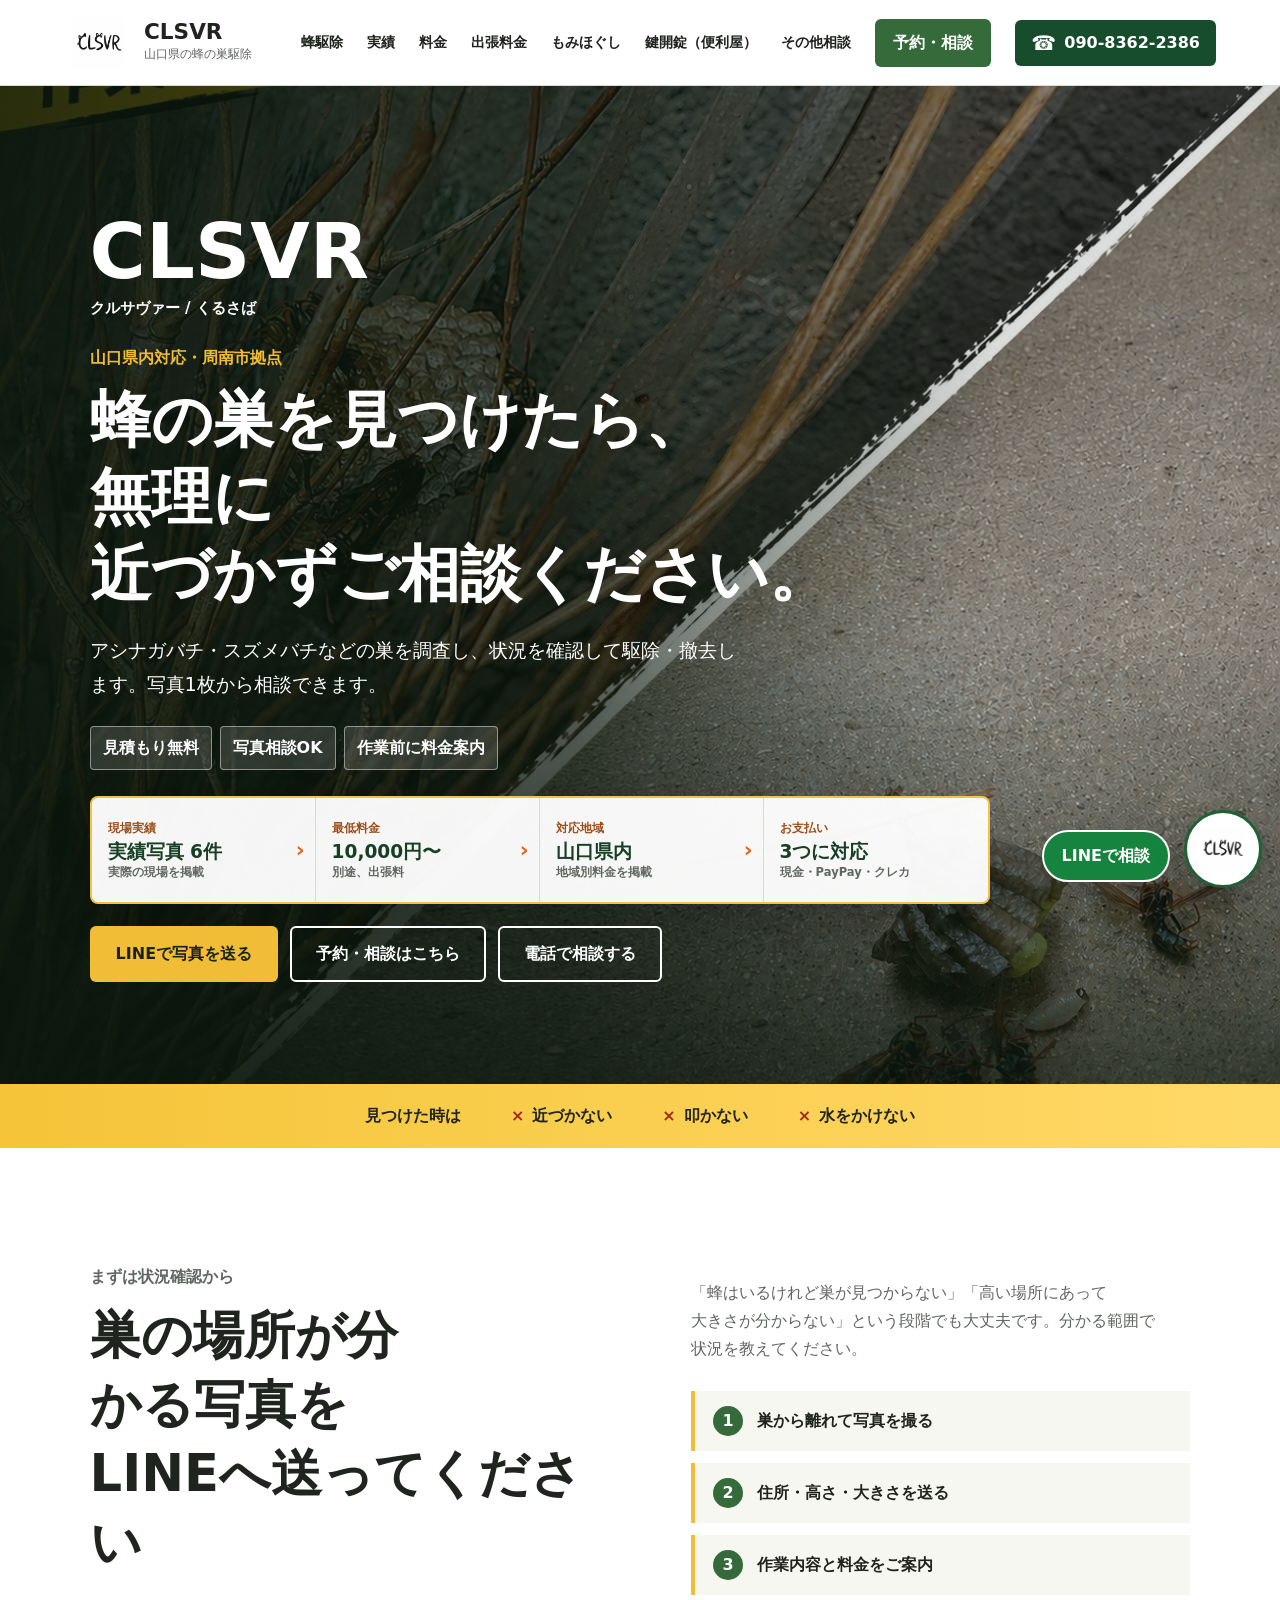
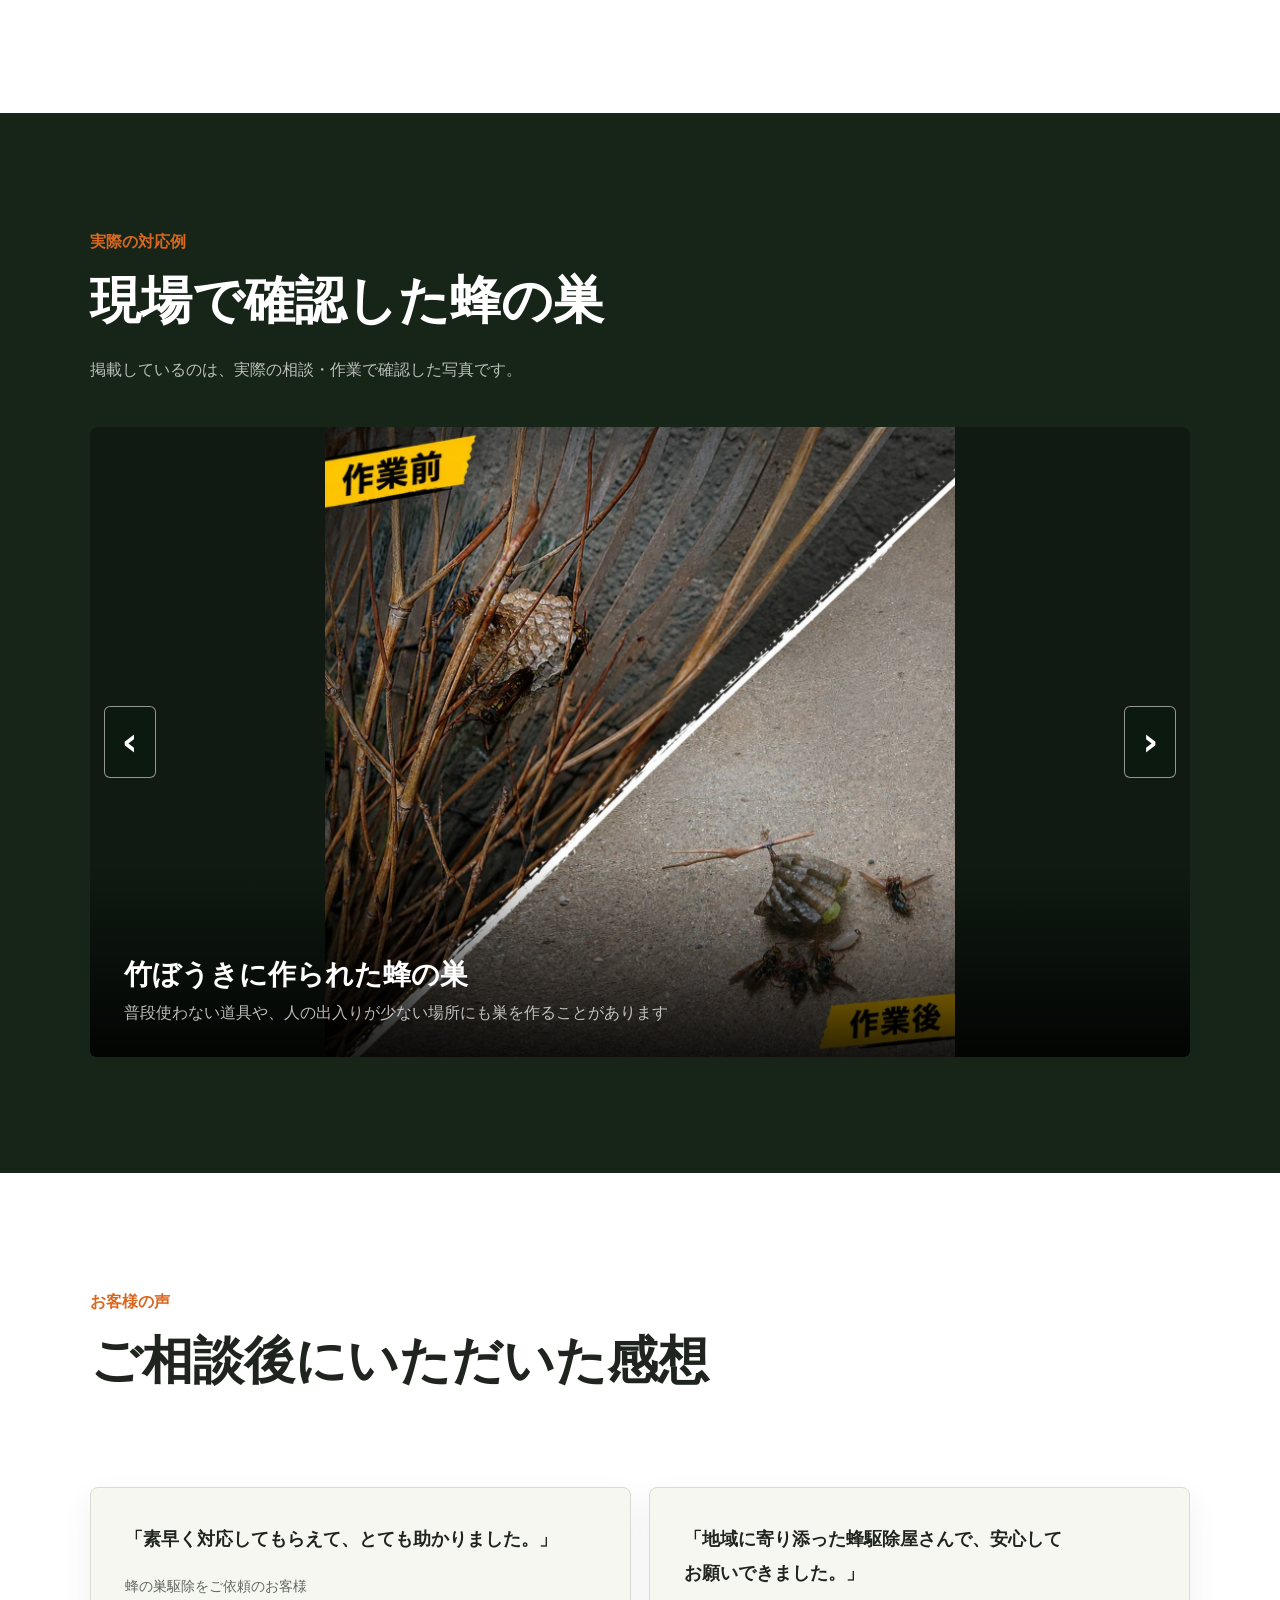
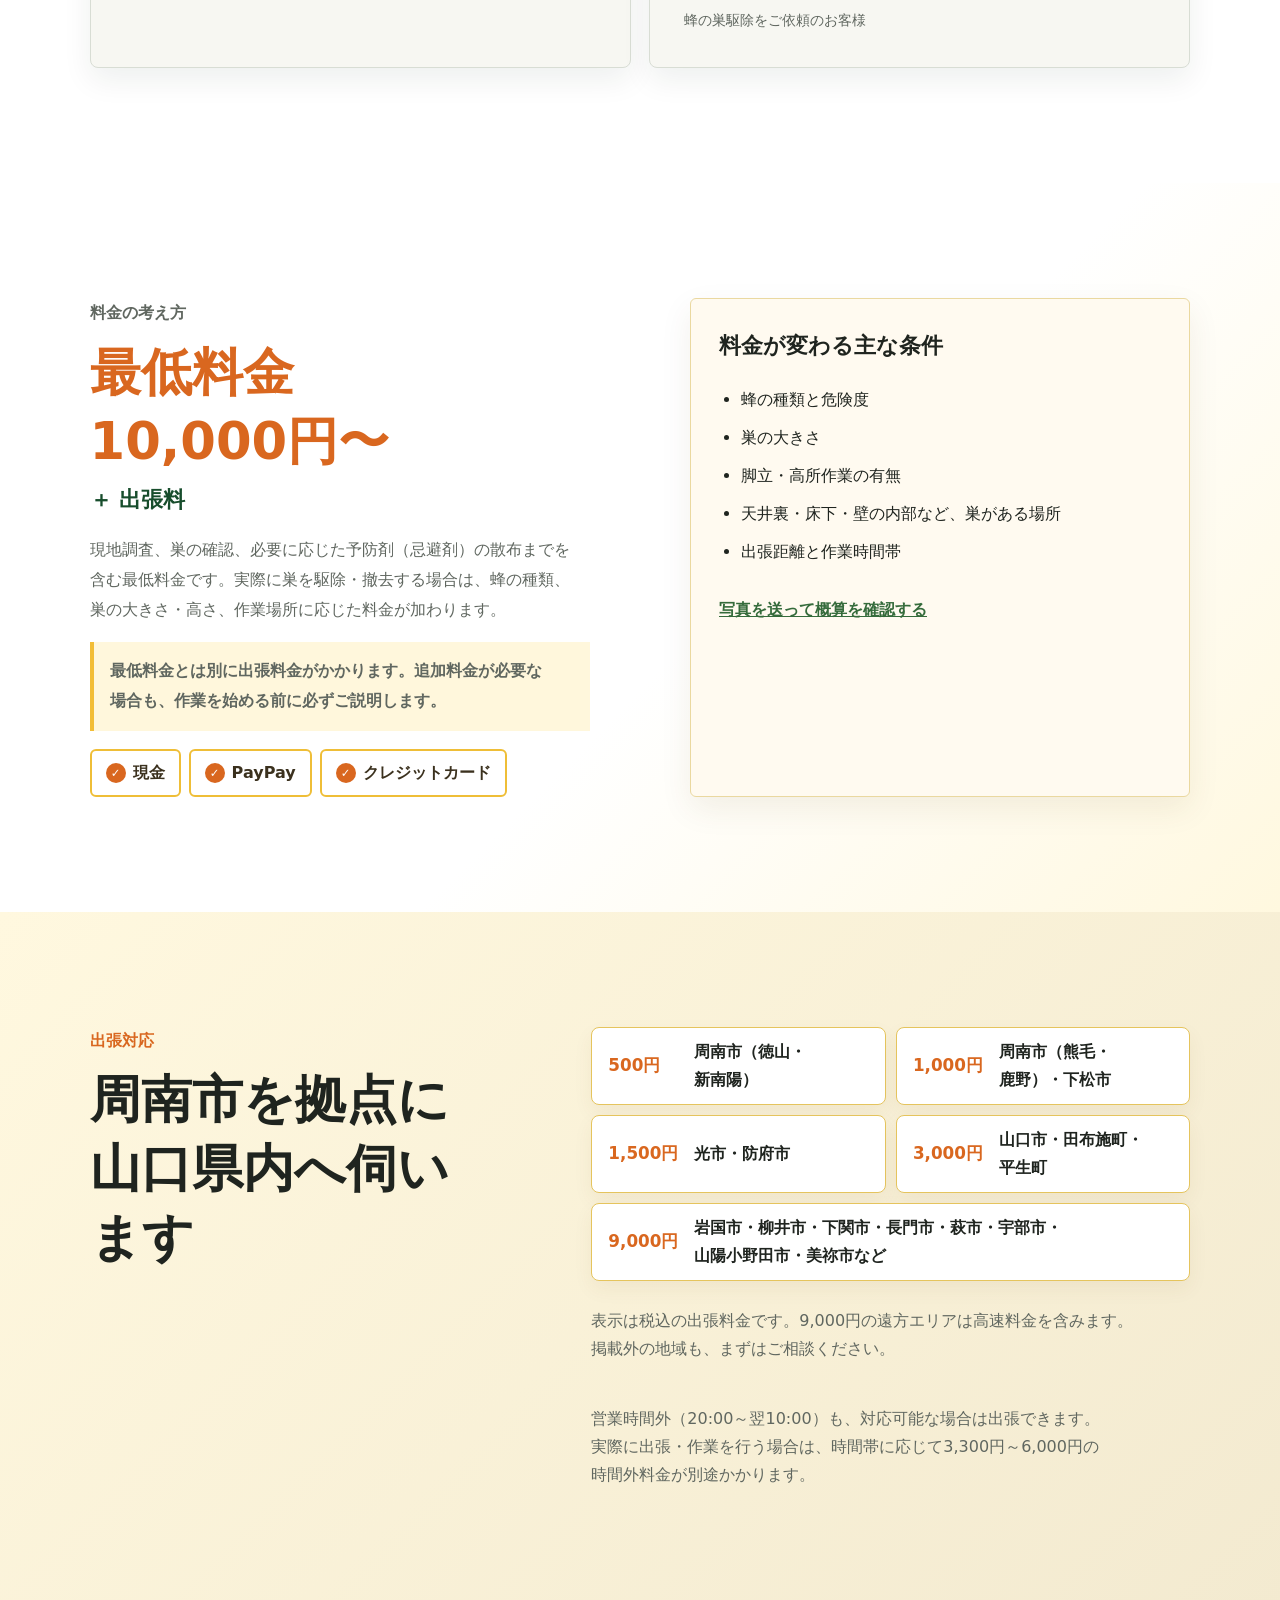
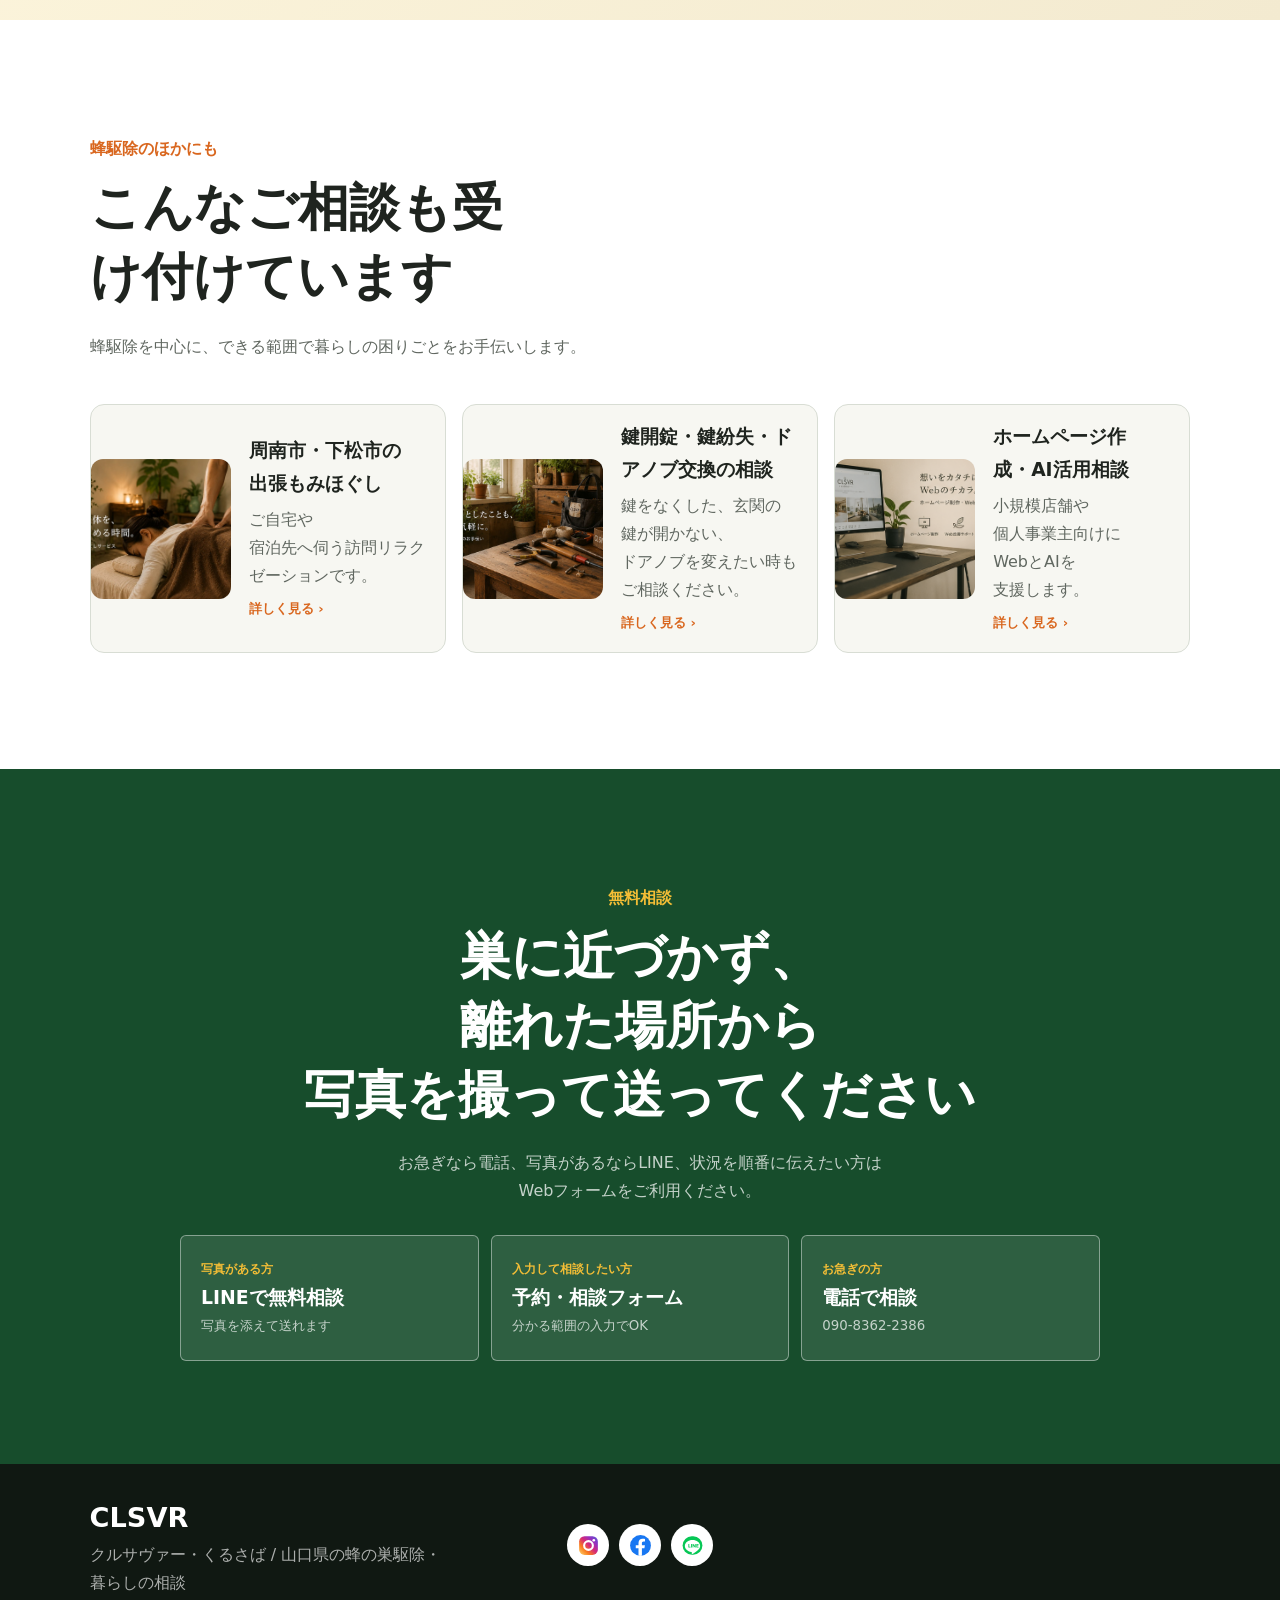
==== commit 5b3ae326: "Add after-hours fee note to service pages" ====
--- a/index.html
+++ b/index.html
@@ -113,7 +113,7 @@
     ]
   }
   </script>
-  <link rel="stylesheet" href="styles.css?v=20260821-mobile-menu">
+  <link rel="stylesheet" href="styles.css?v=20260823-wasp-card-tight">
 </head>
 <body>
   <header class="site-header">
@@ -205,6 +205,7 @@
         <span><strong>3,000円</strong>山口市・田布施町・平生町</span>
         <span><strong>9,000円</strong>岩国市・柳井市・下関市・長門市・萩市・宇部市・山陽小野田市・美祢市など</span>
         <p>表示は税込の出張料金です。9,000円の遠方エリアは高速料金を含みます。掲載外の地域も、まずはご相談ください。</p>
+        <p>営業時間外（20:00～翌10:00）も、対応可能な場合は出張できます。実際に出張・作業を行う場合は、時間帯に応じて3,300円～6,000円の時間外料金が別途かかります。</p>
       </div>
     </section>
 
@@ -230,7 +231,7 @@
   <footer class="footer"><div><strong>CLSVR</strong><p>クルサヴァー・くるさば / 山口県の蜂の巣駆除・暮らしの相談</p></div><div class="footer-links"><a href="https://www.instagram.com/MURAOKA184/" target="_blank" rel="noopener"><img src="public/images/icons/instagram.svg" alt="Instagram"></a><a href="https://www.facebook.com/share/17HUpYhaP9/" target="_blank" rel="noopener"><img src="public/images/icons/facebook.svg" alt="Facebook"></a><a href="https://lin.ee/lGfoS76" target="_blank" rel="noopener"><img src="public/images/icons/line.svg" alt="LINE"></a></div></footer>
   <script src="script.js?v=20260821-images"></script>
   <script src="mobile-menu.js?v=20260821-mobile-menu"></script>
-  <link rel="stylesheet" href="fortune-widget.css">
+  <link rel="stylesheet" href="fortune-widget.css?v=20260823-card-spacing">
   <script src="fortune-widget.js"></script>
   <nav class="mobile-cta-bar" aria-label="スマホ固定お問い合わせ">
     <a class="mobile-cta-phone" href="tel:09083622386">電話</a>
--- a/styles.css
+++ b/styles.css
@@ -165,6 +165,14 @@
 @media(max-width:900px){.other-grid .service-card{grid-template-columns:132px minmax(0,1fr);max-width:620px;min-height:132px}}
 @media(max-width:560px){.other-grid .service-card{grid-template-columns:104px minmax(0,1fr);min-height:104px;border-radius:12px}}
 
+/* Match mobile card image spacing across the top page and service pages. */
+@media(max-width:560px){
+  .other-grid .service-card{grid-template-columns:112px minmax(0,1fr);align-items:center;gap:12px;min-height:120px;padding:6px 10px;overflow:hidden;border-radius:12px}
+  .other-grid .service-card img{width:112px;height:108px;border-radius:10px;object-position:center}
+  .other-grid .service-card img[src*="wasp-trouble"]{object-position:72% center}
+  .other-grid .service-card div{padding:0 6px 0 2px}
+}
+
 /* Mobile conversion actions: use the header for menu and the bottom bar for contact. */
 .mobile-menu-toggle{display:none}
 .mobile-cta-bar{display:none}
@@ -173,18 +181,18 @@
   .site-header{gap:8px}
   body:not(.reservation-page) .site-header .header-line,
   body:not(.reservation-page) .site-header .header-phone{display:none}
-  .mobile-menu-toggle{display:inline-grid;place-items:center;gap:4px;width:46px;height:44px;margin-left:auto;padding:0;background:#fff;border:2px solid var(--green);border-radius:8px;box-shadow:0 8px 22px rgba(16,42,25,.1)}
-  .mobile-menu-toggle span{display:block;width:20px;height:2px;background:var(--green-dark);border-radius:999px;transition:transform .2s ease,opacity .2s ease}
-  .mobile-menu-toggle[aria-expanded="true"] span:nth-child(1){transform:translateY(6px) rotate(45deg)}
+  .mobile-menu-toggle{display:inline-grid;place-items:center;gap:3px;width:44px;height:42px;margin-left:auto;padding:0;background:#fff;border:2px solid var(--green);border-radius:8px;box-shadow:0 8px 22px rgba(16,42,25,.1)}
+  .mobile-menu-toggle span{display:block;width:19px;height:2px;background:var(--green-dark);border-radius:999px;transition:transform .2s ease,opacity .2s ease}
+  .mobile-menu-toggle[aria-expanded="true"] span:nth-child(1){transform:translateY(5px) rotate(45deg)}
   .mobile-menu-toggle[aria-expanded="true"] span:nth-child(2){opacity:0}
-  .mobile-menu-toggle[aria-expanded="true"] span:nth-child(3){transform:translateY(-6px) rotate(-45deg)}
+  .mobile-menu-toggle[aria-expanded="true"] span:nth-child(3){transform:translateY(-5px) rotate(-45deg)}
   .site-header .service-link-nav{position:absolute;top:calc(100% + 8px);left:12px;right:12px;z-index:90;display:none;grid-template-columns:1fr;gap:0;padding:8px;background:#fff;border:1px solid var(--line);border-radius:12px;box-shadow:var(--shadow)}
   .site-header .service-link-nav.is-open{display:grid}
   .site-header .service-link-nav a{padding:12px 14px;border-bottom:1px solid var(--line);font-size:.92rem}
   .site-header .service-link-nav a:last-child{border-bottom:0}
   .floating-line{display:none}
-  .cat-logo-button{bottom:104px}
-  .cat-staff-bubble{bottom:188px}
+  .cat-logo-button{bottom:132px}
+  .cat-staff-bubble{bottom:216px}
   .mobile-cta-bar{position:fixed;left:10px;right:10px;bottom:10px;z-index:80;display:grid;grid-template-columns:1fr 1fr 1fr;gap:6px;padding:6px;background:rgba(255,255,255,.96);border:1px solid var(--line);border-radius:12px;box-shadow:var(--shadow);backdrop-filter:blur(10px)}
   .mobile-cta-bar a{display:flex;align-items:center;justify-content:center;min-height:46px;border-radius:8px;color:#fff;font-size:.9rem;font-weight:900;white-space:nowrap}
   .mobile-cta-phone{background:var(--green-dark)}
--- a/fortune-widget.css
+++ b/fortune-widget.css
@@ -1 +1,2 @@
 .clsvr-fortune-line{position:fixed;right:110px;bottom:18px;z-index:80;display:inline-flex;align-items:center;min-height:52px;padding:10px 18px;color:#fff;background:#16843e;border:2px solid #fff;border-radius:999px;box-shadow:0 10px 28px rgba(0,0,0,.2);font-weight:900;text-decoration:none}.clsvr-fortune-button{position:fixed;right:18px;bottom:12px;z-index:81;display:grid;place-items:center;width:78px;height:78px;padding:13px;overflow:hidden;background:#fff;border:3px solid #1f6035;border-radius:50%;box-shadow:0 10px 28px rgba(0,0,0,.22);cursor:pointer;-webkit-tap-highlight-color:transparent;transition:transform .2s ease}.clsvr-fortune-button:hover,.clsvr-fortune-button:focus-visible{transform:translateY(-3px)}.clsvr-fortune-button:focus-visible{outline:3px solid #f4bf2a;outline-offset:3px}.clsvr-fortune-button:focus:not(:focus-visible){outline:none}.clsvr-fortune-button img{width:100%;height:100%;object-fit:contain;pointer-events:none}.clsvr-fortune-button.is-tapped img{animation:clsvr-cat-tap .42s ease}@keyframes clsvr-cat-tap{45%{transform:scale(.76) rotate(-8deg)}70%{transform:scale(1.08) rotate(4deg)}}.clsvr-fortune-hint{position:fixed;right:20px;bottom:99px;z-index:79;max-width:245px;padding:10px 13px;color:#243026;background:#fff;border:2px solid #1f6035;border-radius:7px;box-shadow:0 10px 28px rgba(0,0,0,.16);font-size:.84rem;font-weight:800;line-height:1.5;opacity:0;pointer-events:none;transform:translateY(8px);transition:opacity .2s ease,transform .2s ease}.clsvr-fortune-hint.is-visible{opacity:1;transform:translateY(0)}.clsvr-fortune-overlay[hidden]{display:none}.clsvr-fortune-overlay{position:fixed;inset:0;z-index:150;display:grid;place-items:center;padding:20px;background:rgba(8,18,10,.88);opacity:0;transition:opacity .22s ease}.clsvr-fortune-overlay.is-visible{opacity:1}.clsvr-fortune-card{position:relative;width:min(560px,100%);padding:38px clamp(22px,5vw,46px) 34px;text-align:center;background:#fff;border:5px solid #88aa65;border-radius:16px;box-shadow:0 28px 90px rgba(0,0,0,.42);transform:scale(.92);transition:transform .26s ease}.clsvr-fortune-overlay.is-visible .clsvr-fortune-card{transform:scale(1)}.clsvr-fortune-overlay.is-prize .clsvr-fortune-card{border-color:#f4bf2a;background:#fffdf5}.clsvr-fortune-close{position:absolute;top:12px;right:12px;width:40px;height:40px;padding:0;color:#243026;background:#fff;border:2px solid #d8dfd2;border-radius:50%;font-size:1.45rem;line-height:1;cursor:pointer}.clsvr-fortune-kicker{margin:0 0 10px;color:#d9671f;font-weight:900;letter-spacing:.12em}.clsvr-fortune-image{width:min(220px,62%);max-height:180px;margin:0 auto 12px;object-fit:contain}.clsvr-fortune-title{margin:0 0 12px;color:#185331;font-size:clamp(2.2rem,7vw,4rem);line-height:1.1}.clsvr-fortune-message{margin:0 auto;color:#3d493f;font-size:clamp(1rem,2.8vw,1.18rem);font-weight:700;line-height:1.75}.clsvr-fortune-prize{display:none;margin:18px 0 0}.clsvr-fortune-overlay.is-prize .clsvr-fortune-prize{display:block}.clsvr-fortune-prize strong{display:block;width:max-content;max-width:100%;margin:8px auto;padding:7px 14px;color:#fff;background:#d9671f;border-radius:6px;font-size:1.22rem}.clsvr-fortune-date,.clsvr-fortune-validity,.clsvr-fortune-note{margin:8px 0 0;color:#68716a;font-size:.88rem;line-height:1.6}.clsvr-fortune-validity{color:#d9671f;font-weight:900}@media(max-width:560px){.clsvr-fortune-line{right:92px;bottom:13px;min-height:48px;padding:9px 13px;font-size:.78rem}.clsvr-fortune-button{right:9px;bottom:8px;width:74px;height:74px}.clsvr-fortune-hint{right:10px;bottom:91px;max-width:220px}.clsvr-fortune-card{padding:34px 18px 27px}.clsvr-fortune-image{width:min(190px,58%)}.clsvr-fortune-title{font-size:clamp(2rem,13vw,3rem)}.clsvr-fortune-date,.clsvr-fortune-validity,.clsvr-fortune-note{font-size:.8rem}}
+@media(max-width:560px){.clsvr-fortune-button{bottom:132px}.clsvr-fortune-hint{bottom:215px}}
